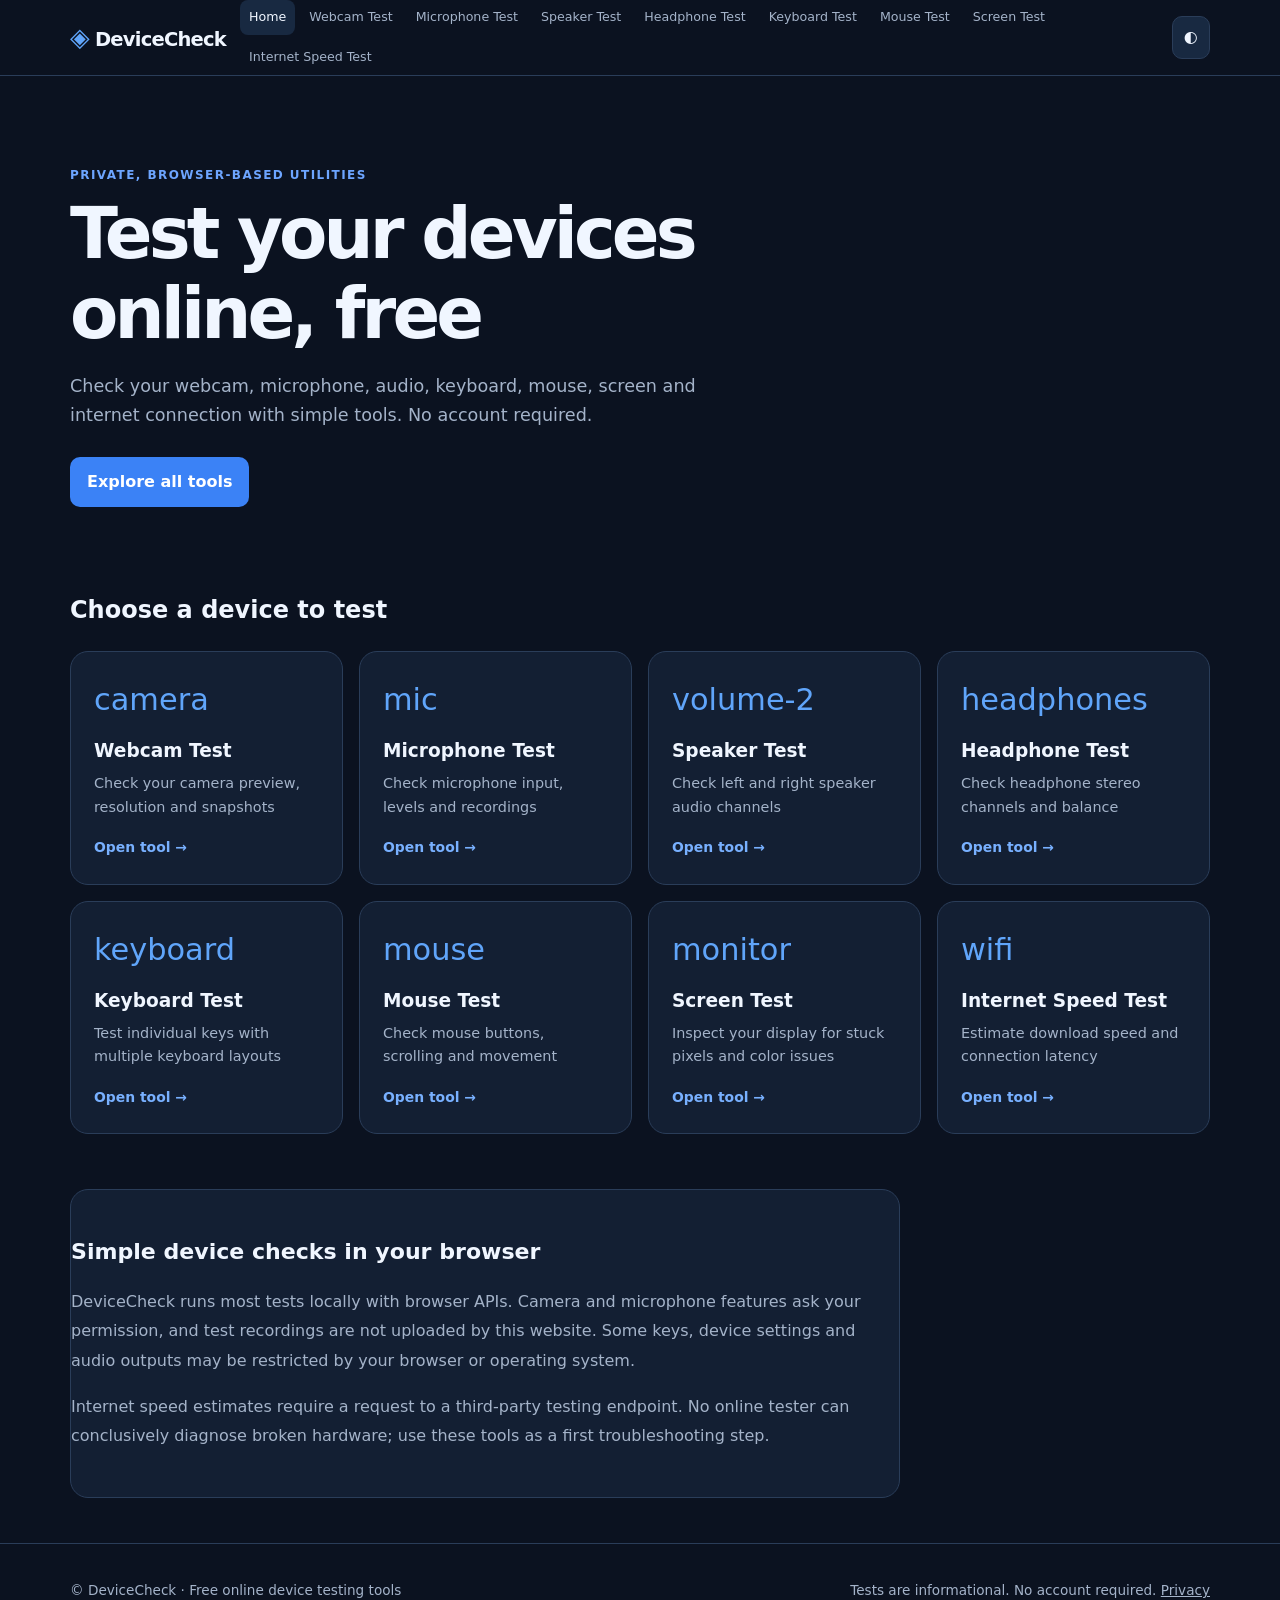
==== index.html @ 002204a7 "Create device check website" ====
<!doctype html><html lang="en"><head><meta charset="utf-8"><meta name="viewport" content="width=device-width,initial-scale=1"><meta name="theme-color" content="#0b1220"><meta name="description" content="Test webcams, microphones, speakers, headphones, keyboards, mice, screens and internet connections in your browser with free DeviceCheck tools."><meta name="robots" content="index,follow"><title>DeviceCheck — Free Online Device Testing Tools</title><!-- Set your real domain in canonical and social URLs before launch. --><link rel="canonical" href="https://example.com/index.html"><meta property="og:type" content="website"><meta property="og:title" content="DeviceCheck — Free Online Device Testing Tools"><meta property="og:description" content="Test webcams, microphones, speakers, headphones, keyboards, mice, screens and internet connections in your browser with free DeviceCheck tools."><meta property="og:url" content="https://example.com/index.html"><meta name="twitter:card" content="summary"><link rel="icon" href="assets/favicon.svg" type="image/svg+xml"><link rel="stylesheet" href="css/style.css"><script type="application/ld+json">{"@context": "https://schema.org", "@type": "WebSite", "name": "DeviceCheck", "url": "https://example.com/index.html"}</script><script src="js/common.js" defer></script></head><body data-page="home"><a class="skip" href="#main">Skip to content</a><header class="site-header"><div class="container header-inner"><a href="index.html" class="brand" aria-label="DeviceCheck home"><span class="brand-icon">◈</span> DeviceCheck</a><button id="menuButton" class="menu-button" aria-expanded="false" aria-controls="nav">Menu</button><nav id="nav" aria-label="Main navigation"><a href="index.html" data-page="home">Home</a><a href="camera.html" data-page="camera">Webcam Test</a><a href="microphone.html" data-page="microphone">Microphone Test</a><a href="speakers.html" data-page="speakers">Speaker Test</a><a href="headphones.html" data-page="headphones">Headphone Test</a><a href="keyboard.html" data-page="keyboard">Keyboard Test</a><a href="mouse.html" data-page="mouse">Mouse Test</a><a href="screen.html" data-page="screen">Screen Test</a><a href="internet.html" data-page="internet">Internet Speed Test</a></nav><button id="themeButton" class="theme-button" aria-label="Toggle light and dark mode">◐</button></div></header><main id="main" class="container"><section class="hero"><span class="eyebrow">Private, browser-based utilities</span><h1>Test your devices online, free</h1><p>Check your webcam, microphone, audio, keyboard, mouse, screen and internet connection with simple tools. No account required.</p><a class="button" href="#tools">Explore all tools</a></section><section id="tools"><h2>Choose a device to test</h2><div class="tool-grid"><a class="tool-card" href="camera.html"><span class="card-icon" aria-hidden="true">camera</span><h2>Webcam Test</h2><p>Check your camera preview, resolution and snapshots</p><span class="card-action">Open tool →</span></a><a class="tool-card" href="microphone.html"><span class="card-icon" aria-hidden="true">mic</span><h2>Microphone Test</h2><p>Check microphone input, levels and recordings</p><span class="card-action">Open tool →</span></a><a class="tool-card" href="speakers.html"><span class="card-icon" aria-hidden="true">volume-2</span><h2>Speaker Test</h2><p>Check left and right speaker audio channels</p><span class="card-action">Open tool →</span></a><a class="tool-card" href="headphones.html"><span class="card-icon" aria-hidden="true">headphones</span><h2>Headphone Test</h2><p>Check headphone stereo channels and balance</p><span class="card-action">Open tool →</span></a><a class="tool-card" href="keyboard.html"><span class="card-icon" aria-hidden="true">keyboard</span><h2>Keyboard Test</h2><p>Test individual keys with multiple keyboard layouts</p><span class="card-action">Open tool →</span></a><a class="tool-card" href="mouse.html"><span class="card-icon" aria-hidden="true">mouse</span><h2>Mouse Test</h2><p>Check mouse buttons, scrolling and movement</p><span class="card-action">Open tool →</span></a><a class="tool-card" href="screen.html"><span class="card-icon" aria-hidden="true">monitor</span><h2>Screen Test</h2><p>Inspect your display for stuck pixels and color issues</p><span class="card-action">Open tool →</span></a><a class="tool-card" href="internet.html"><span class="card-icon" aria-hidden="true">wifi</span><h2>Internet Speed Test</h2><p>Estimate download speed and connection latency</p><span class="card-action">Open tool →</span></a></div></section><section class="panel editorial"><h2>Simple device checks in your browser</h2><p>DeviceCheck runs most tests locally with browser APIs. Camera and microphone features ask your permission, and test recordings are not uploaded by this website. Some keys, device settings and audio outputs may be restricted by your browser or operating system.</p><p>Internet speed estimates require a request to a third-party testing endpoint. No online tester can conclusively diagnose broken hardware; use these tools as a first troubleshooting step.</p></section></main><footer><div class="container footer-inner"><p>© DeviceCheck · Free online device testing tools</p><p>Tests are informational. No account required. <a href="privacy.html">Privacy</a></p></div></footer></body></html>
---- css/style.css ----
:root{color-scheme:dark;--bg:#0b1220;--panel:#131f33;--sub:#182941;--ink:#f0f6ff;--muted:#a4b3c9;--border:#2a3d59;--accent:#3b82f6;--success:#28cc88}*{box-sizing:border-box}html{scroll-behavior:smooth}body{margin:0;background:var(--bg);color:var(--ink);font:16px/1.65 system-ui,-apple-system,Segoe UI,sans-serif}body.light{color-scheme:light;--bg:#f4f7fb;--panel:#fff;--sub:#eaf1ff;--ink:#15233b;--muted:#50627a;--border:#d6e0ed;--accent:#1d4ed8}a{color:inherit}button,input,select{font:inherit}button,select,input[type=range]{max-width:100%}button,.button,.link-button{cursor:pointer;display:inline-flex;align-items:center;justify-content:center;background:var(--accent);color:white;border:1px solid transparent;border-radius:10px;padding:.65rem 1rem;font-weight:700;text-decoration:none}button:hover,.button:hover{filter:brightness(1.13)}button:focus-visible,a:focus-visible,select:focus-visible{outline:3px solid #f59e0b;outline-offset:3px}.secondary{background:var(--sub);border-color:var(--border);color:var(--ink)}.container{width:min(1140px,calc(100% - 32px));margin:auto}.skip{position:absolute;top:-100px;left:10px;padding:10px;background:white;color:black;z-index:50}.skip:focus{top:10px}.site-header{position:sticky;top:0;background:var(--bg);border-bottom:1px solid var(--border);z-index:10}.header-inner{display:flex;align-items:center;gap:14px;min-height:72px}.brand{white-space:nowrap;font-size:1.22rem;font-weight:850;text-decoration:none;letter-spacing:-.04em}.brand-icon{color:#60a5fa;font-size:1.6rem}nav{display:flex;gap:5px;flex-wrap:wrap;flex:1}nav a{font-size:.79rem;color:var(--muted);text-decoration:none;padding:7px 9px;border-radius:8px}nav a:hover,nav a[aria-current=page]{color:var(--ink);background:var(--sub)}.theme-button,.menu-button{padding:.45rem .7rem;background:var(--sub);color:var(--ink);border-color:var(--border)}.menu-button{display:none}.hero{padding:85px 0 65px;max-width:800px}.eyebrow{color:#6da5ff;font-weight:750;letter-spacing:.12em;text-transform:uppercase;font-size:.75rem}.hero h1{font-size:clamp(2.35rem,6vw,4.4rem);line-height:1.13;letter-spacing:-.055em;margin:.5rem 0}.hero p,.tool-intro p{font-size:1.1rem;color:var(--muted);max-width:690px}.hero .button{margin-top:10px}.tool-grid{display:grid;grid-template-columns:repeat(4,minmax(0,1fr));gap:16px;margin:20px 0 55px}.tool-card,.panel{border:1px solid var(--border);background:var(--panel);border-radius:18px}.tool-card{padding:23px;text-decoration:none;transition:transform .15s,border-color .15s}.tool-card:hover{transform:translateY(-3px);border-color:var(--accent)}.tool-card h2{font-size:1.16rem;margin:11px 0 5px}.tool-card p{font-size:.9rem;color:var(--muted);margin:0 0 15px}.card-icon{font-size:1.9rem;color:#60a5fa}.card-action{font-size:.87rem;color:#78b0ff;font-weight:700}.panel{padding:28px;margin:20px 0 30px}.panel h2{margin:0 0 7px}.tool-intro{padding:40px 0 8px}.tool-intro h1{font-size:clamp(2rem,5vw,3rem);margin:12px 0 5px;line-height:1.16}.breadcrumb{color:#8bbdff;font-size:.9rem}.tool-head,.controls{display:flex;flex-wrap:wrap;align-items:center;gap:12px}.tool-head{justify-content:space-between;margin-bottom:14px}.tool-head h2{margin:0}.controls{margin:18px 0}label{font-weight:650}select{background:var(--sub);color:var(--ink);border:1px solid var(--border);padding:9px;border-radius:9px;min-width:150px}.muted,.editorial p{color:var(--muted)}.status{display:inline-block;background:var(--sub);border:1px solid var(--border);padding:7px 12px;border-radius:9px;font-size:.91rem;overflow-wrap:anywhere}#camVideo{background:#030712;width:100%;aspect-ratio:16/9;object-fit:contain;border-radius:12px;display:block}#camVideo.mirrored{transform:scaleX(-1)}#camPhoto img{max-width:300px;width:100%;border-radius:12px;margin-top:10px}#micCanvas{width:100%;height:170px;background:#07101e;border-radius:12px;display:block}.meter{height:14px;background:var(--sub);border-radius:40px;overflow:hidden;border:1px solid var(--border)}#micBar{height:100%;width:0;background:linear-gradient(90deg,#22c55e,#f59e0b,#ef4444);transition:width .09s}audio{display:block;max-width:100%;margin:16px 0}input[type=range]{accent-color:var(--accent);width:170px}.editorial{max-width:830px;padding:18px 0 30px}.editorial h2{font-size:1.38rem;margin:26px 0 8px}.editorial p{line-height:1.85}.related{margin:10px 0 45px}.related-links{display:flex;flex-wrap:wrap;gap:10px}.related-links a{background:var(--panel);border:1px solid var(--border);border-radius:10px;padding:9px 13px;text-decoration:none}.stats{display:grid;grid-template-columns:repeat(3,1fr);gap:10px;margin:20px 0}.stats div{padding:18px;background:var(--sub);border-radius:12px;color:var(--muted)}.stats strong{display:block;color:var(--ink);font-size:1.65rem}#kbScroll{overflow:auto;padding:10px;background:#09111e;border-radius:12px}#kbRows{min-width:700px;display:flex;flex-direction:column;gap:5px}.kb-row{display:flex;gap:5px;min-height:40px}.key{flex:1;display:flex;align-items:center;justify-content:center;background:#263750;color:#e5efff;border:1px solid #405575;border-radius:7px;font:600 .74rem system-ui;min-width:0}.key.wide{flex:1.55}.key.space{flex:5}.key.active{background:#2563eb}.key.tested{border-color:#18b875;box-shadow:inset 0 0 0 2px #18b875}#mousePad{height:240px;display:grid;place-items:center;border:2px dashed #4e7abe;border-radius:16px;background:var(--sub);cursor:crosshair;user-select:none;touch-action:none}#mousePad.pressed{background:#244f75}.swatches{display:flex;flex-wrap:wrap;gap:10px;margin:18px 0}.swatches button{border:2px solid var(--border);min-height:55px;min-width:110px}#screenOverlay{position:fixed;inset:0;z-index:100;background:white;cursor:pointer}#screenOverlay span{position:absolute;bottom:14px;right:14px;padding:5px 10px;color:#fff;background:#0009;border-radius:5px;font-size:12px}#screenOverlay[hidden]{display:none}footer{border-top:1px solid var(--border);margin-top:45px}.footer-inner{padding:22px 0;color:var(--muted);display:flex;justify-content:space-between;gap:15px;font-size:.85rem}.privacy{min-height:65vh}@media(max-width:1050px){.menu-button{display:inline-flex;margin-left:auto}nav{display:none;position:absolute;top:72px;left:0;right:0;padding:16px;background:var(--bg);border-bottom:1px solid var(--border);box-shadow:0 10px 20px #0003}nav.open{display:grid;grid-template-columns:repeat(2,1fr)}.tool-grid{grid-template-columns:repeat(2,1fr)}}@media(max-width:650px){.hero{padding:52px 0 35px}.tool-grid{grid-template-columns:1fr}.panel{padding:18px}.stats{grid-template-columns:repeat(2,1fr)}.footer-inner{display:block}.controls button{flex:1}.tool-head{align-items:start}nav.open{grid-template-columns:1fr;max-height:70vh;overflow:auto}}
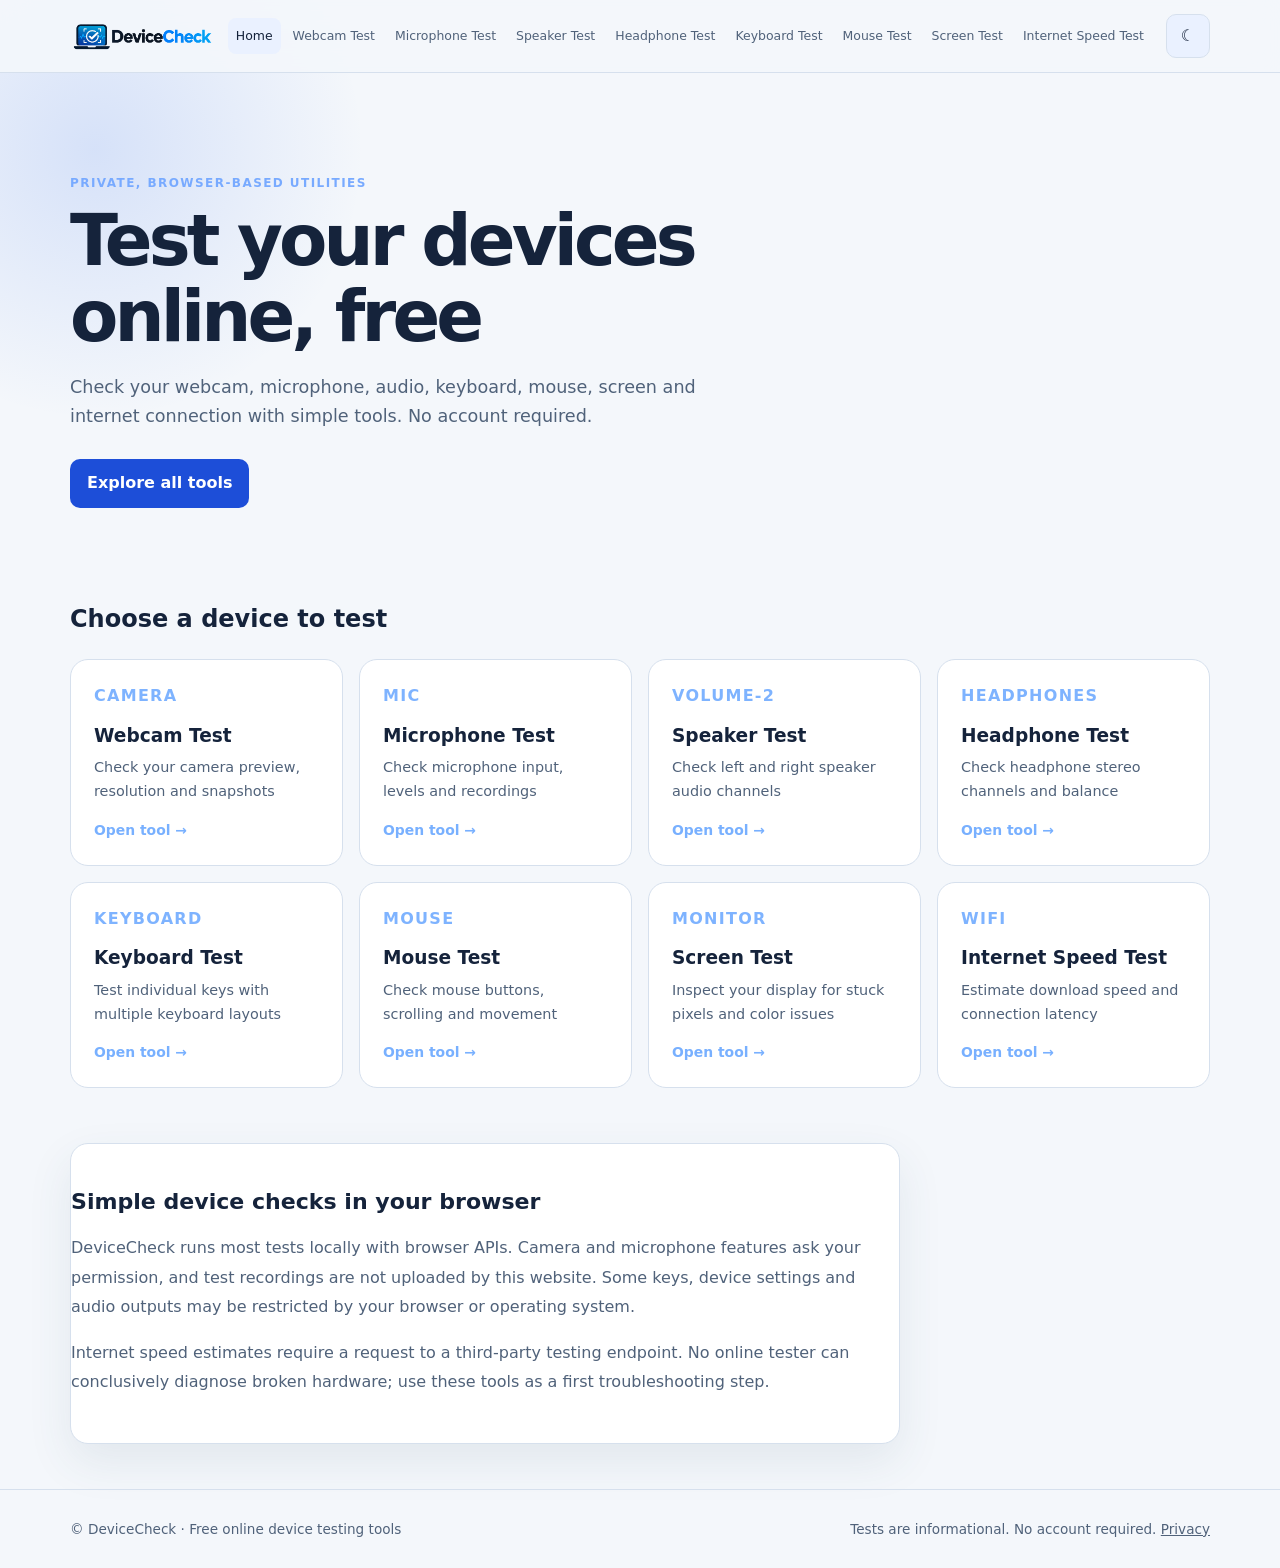
==== commit 69c46beb: "Make pages responsive" ====
--- a/index.html
+++ b/index.html
@@ -1 +1 @@
-<!doctype html><html lang="en"><head><meta charset="utf-8"><meta name="viewport" content="width=device-width,initial-scale=1"><meta name="theme-color" content="#0b1220"><meta name="description" content="Test webcams, microphones, speakers, headphones, keyboards, mice, screens and internet connections in your browser with free DeviceCheck tools."><meta name="robots" content="index,follow"><title>DeviceCheck — Free Online Device Testing Tools</title><!-- Set your real domain in canonical and social URLs before launch. --><link rel="canonical" href="https://example.com/index.html"><meta property="og:type" content="website"><meta property="og:title" content="DeviceCheck — Free Online Device Testing Tools"><meta property="og:description" content="Test webcams, microphones, speakers, headphones, keyboards, mice, screens and internet connections in your browser with free DeviceCheck tools."><meta property="og:url" content="https://example.com/index.html"><meta name="twitter:card" content="summary"><link rel="icon" href="assets/favicon.svg" type="image/svg+xml"><link rel="stylesheet" href="css/style.css"><script type="application/ld+json">{"@context": "https://schema.org", "@type": "WebSite", "name": "DeviceCheck", "url": "https://example.com/index.html"}</script><script src="js/common.js" defer></script></head><body data-page="home"><a class="skip" href="#main">Skip to content</a><header class="site-header"><div class="container header-inner"><a href="index.html" class="brand" aria-label="DeviceCheck home"><span class="brand-icon">◈</span> DeviceCheck</a><button id="menuButton" class="menu-button" aria-expanded="false" aria-controls="nav">Menu</button><nav id="nav" aria-label="Main navigation"><a href="index.html" data-page="home">Home</a><a href="camera.html" data-page="camera">Webcam Test</a><a href="microphone.html" data-page="microphone">Microphone Test</a><a href="speakers.html" data-page="speakers">Speaker Test</a><a href="headphones.html" data-page="headphones">Headphone Test</a><a href="keyboard.html" data-page="keyboard">Keyboard Test</a><a href="mouse.html" data-page="mouse">Mouse Test</a><a href="screen.html" data-page="screen">Screen Test</a><a href="internet.html" data-page="internet">Internet Speed Test</a></nav><button id="themeButton" class="theme-button" aria-label="Toggle light and dark mode">◐</button></div></header><main id="main" class="container"><section class="hero"><span class="eyebrow">Private, browser-based utilities</span><h1>Test your devices online, free</h1><p>Check your webcam, microphone, audio, keyboard, mouse, screen and internet connection with simple tools. No account required.</p><a class="button" href="#tools">Explore all tools</a></section><section id="tools"><h2>Choose a device to test</h2><div class="tool-grid"><a class="tool-card" href="camera.html"><span class="card-icon" aria-hidden="true">camera</span><h2>Webcam Test</h2><p>Check your camera preview, resolution and snapshots</p><span class="card-action">Open tool →</span></a><a class="tool-card" href="microphone.html"><span class="card-icon" aria-hidden="true">mic</span><h2>Microphone Test</h2><p>Check microphone input, levels and recordings</p><span class="card-action">Open tool →</span></a><a class="tool-card" href="speakers.html"><span class="card-icon" aria-hidden="true">volume-2</span><h2>Speaker Test</h2><p>Check left and right speaker audio channels</p><span class="card-action">Open tool →</span></a><a class="tool-card" href="headphones.html"><span class="card-icon" aria-hidden="true">headphones</span><h2>Headphone Test</h2><p>Check headphone stereo channels and balance</p><span class="card-action">Open tool →</span></a><a class="tool-card" href="keyboard.html"><span class="card-icon" aria-hidden="true">keyboard</span><h2>Keyboard Test</h2><p>Test individual keys with multiple keyboard layouts</p><span class="card-action">Open tool →</span></a><a class="tool-card" href="mouse.html"><span class="card-icon" aria-hidden="true">mouse</span><h2>Mouse Test</h2><p>Check mouse buttons, scrolling and movement</p><span class="card-action">Open tool →</span></a><a class="tool-card" href="screen.html"><span class="card-icon" aria-hidden="true">monitor</span><h2>Screen Test</h2><p>Inspect your display for stuck pixels and color issues</p><span class="card-action">Open tool →</span></a><a class="tool-card" href="internet.html"><span class="card-icon" aria-hidden="true">wifi</span><h2>Internet Speed Test</h2><p>Estimate download speed and connection latency</p><span class="card-action">Open tool →</span></a></div></section><section class="panel editorial"><h2>Simple device checks in your browser</h2><p>DeviceCheck runs most tests locally with browser APIs. Camera and microphone features ask your permission, and test recordings are not uploaded by this website. Some keys, device settings and audio outputs may be restricted by your browser or operating system.</p><p>Internet speed estimates require a request to a third-party testing endpoint. No online tester can conclusively diagnose broken hardware; use these tools as a first troubleshooting step.</p></section></main><footer><div class="container footer-inner"><p>© DeviceCheck · Free online device testing tools</p><p>Tests are informational. No account required. <a href="privacy.html">Privacy</a></p></div></footer></body></html>+<!doctype html><html lang="en"><head><meta charset="utf-8"><meta name="viewport" content="width=device-width,initial-scale=1"><meta name="theme-color" content="#0b1220"><meta name="description" content="Test webcams, microphones, speakers, headphones, keyboards, mice, screens and internet connections in your browser with free DeviceCheck tools."><meta name="robots" content="index,follow"><title>DeviceCheck — Free Online Device Testing Tools</title><!-- Set your real domain in canonical and social URLs before launch. --><link rel="canonical" href="https://example.com/index.html"><meta property="og:type" content="website"><meta property="og:title" content="DeviceCheck — Free Online Device Testing Tools"><meta property="og:description" content="Test webcams, microphones, speakers, headphones, keyboards, mice, screens and internet connections in your browser with free DeviceCheck tools."><meta property="og:url" content="https://example.com/index.html"><meta name="twitter:card" content="summary"><link rel="icon" href="assets/favicon.png" type="image/png"><link rel="stylesheet" href="css/style.css"><script type="application/ld+json">{"@context": "https://schema.org", "@type": "WebSite", "name": "DeviceCheck", "url": "https://example.com/index.html"}</script><script src="js/common.js" defer></script></head><body data-page="home"><a class="skip" href="#main">Skip to content</a><header class="site-header"><div class="container header-inner"><a href="index.html" class="brand" aria-label="DeviceCheck home"><img class="brand-logo" src="assets/logo.png" alt="DeviceCheck"></a><button id="menuButton" class="menu-button" aria-expanded="false" aria-controls="nav">Menu</button><nav id="nav" aria-label="Main navigation"><a href="index.html" data-page="home">Home</a><a href="camera.html" data-page="camera">Webcam Test</a><a href="microphone.html" data-page="microphone">Microphone Test</a><a href="speakers.html" data-page="speakers">Speaker Test</a><a href="headphones.html" data-page="headphones">Headphone Test</a><a href="keyboard.html" data-page="keyboard">Keyboard Test</a><a href="mouse.html" data-page="mouse">Mouse Test</a><a href="screen.html" data-page="screen">Screen Test</a><a href="internet.html" data-page="internet">Internet Speed Test</a></nav><button id="themeButton" class="theme-button" aria-label="Toggle light and dark mode">◐</button></div></header><main id="main" class="container"><section class="hero"><span class="eyebrow">Private, browser-based utilities</span><h1>Test your devices online, free</h1><p>Check your webcam, microphone, audio, keyboard, mouse, screen and internet connection with simple tools. No account required.</p><a class="button" href="#tools">Explore all tools</a></section><section id="tools"><h2>Choose a device to test</h2><div class="tool-grid"><a class="tool-card" href="camera.html"><span class="card-icon" aria-hidden="true">camera</span><h2>Webcam Test</h2><p>Check your camera preview, resolution and snapshots</p><span class="card-action">Open tool →</span></a><a class="tool-card" href="microphone.html"><span class="card-icon" aria-hidden="true">mic</span><h2>Microphone Test</h2><p>Check microphone input, levels and recordings</p><span class="card-action">Open tool →</span></a><a class="tool-card" href="speakers.html"><span class="card-icon" aria-hidden="true">volume-2</span><h2>Speaker Test</h2><p>Check left and right speaker audio channels</p><span class="card-action">Open tool →</span></a><a class="tool-card" href="headphones.html"><span class="card-icon" aria-hidden="true">headphones</span><h2>Headphone Test</h2><p>Check headphone stereo channels and balance</p><span class="card-action">Open tool →</span></a><a class="tool-card" href="keyboard.html"><span class="card-icon" aria-hidden="true">keyboard</span><h2>Keyboard Test</h2><p>Test individual keys with multiple keyboard layouts</p><span class="card-action">Open tool →</span></a><a class="tool-card" href="mouse.html"><span class="card-icon" aria-hidden="true">mouse</span><h2>Mouse Test</h2><p>Check mouse buttons, scrolling and movement</p><span class="card-action">Open tool →</span></a><a class="tool-card" href="screen.html"><span class="card-icon" aria-hidden="true">monitor</span><h2>Screen Test</h2><p>Inspect your display for stuck pixels and color issues</p><span class="card-action">Open tool →</span></a><a class="tool-card" href="internet.html"><span class="card-icon" aria-hidden="true">wifi</span><h2>Internet Speed Test</h2><p>Estimate download speed and connection latency</p><span class="card-action">Open tool →</span></a></div></section><section class="panel editorial"><h2>Simple device checks in your browser</h2><p>DeviceCheck runs most tests locally with browser APIs. Camera and microphone features ask your permission, and test recordings are not uploaded by this website. Some keys, device settings and audio outputs may be restricted by your browser or operating system.</p><p>Internet speed estimates require a request to a third-party testing endpoint. No online tester can conclusively diagnose broken hardware; use these tools as a first troubleshooting step.</p></section></main><footer><div class="container footer-inner"><p>© DeviceCheck · Free online device testing tools</p><p>Tests are informational. No account required. <a href="privacy.html">Privacy</a></p></div></footer></body></html>
--- a/css/style.css
+++ b/css/style.css
@@ -1 +1,8 @@
-:root{color-scheme:dark;--bg:#0b1220;--panel:#131f33;--sub:#182941;--ink:#f0f6ff;--muted:#a4b3c9;--border:#2a3d59;--accent:#3b82f6;--success:#28cc88}*{box-sizing:border-box}html{scroll-behavior:smooth}body{margin:0;background:var(--bg);color:var(--ink);font:16px/1.65 system-ui,-apple-system,Segoe UI,sans-serif}body.light{color-scheme:light;--bg:#f4f7fb;--panel:#fff;--sub:#eaf1ff;--ink:#15233b;--muted:#50627a;--border:#d6e0ed;--accent:#1d4ed8}a{color:inherit}button,input,select{font:inherit}button,select,input[type=range]{max-width:100%}button,.button,.link-button{cursor:pointer;display:inline-flex;align-items:center;justify-content:center;background:var(--accent);color:white;border:1px solid transparent;border-radius:10px;padding:.65rem 1rem;font-weight:700;text-decoration:none}button:hover,.button:hover{filter:brightness(1.13)}button:focus-visible,a:focus-visible,select:focus-visible{outline:3px solid #f59e0b;outline-offset:3px}.secondary{background:var(--sub);border-color:var(--border);color:var(--ink)}.container{width:min(1140px,calc(100% - 32px));margin:auto}.skip{position:absolute;top:-100px;left:10px;padding:10px;background:white;color:black;z-index:50}.skip:focus{top:10px}.site-header{position:sticky;top:0;background:var(--bg);border-bottom:1px solid var(--border);z-index:10}.header-inner{display:flex;align-items:center;gap:14px;min-height:72px}.brand{white-space:nowrap;font-size:1.22rem;font-weight:850;text-decoration:none;letter-spacing:-.04em}.brand-icon{color:#60a5fa;font-size:1.6rem}nav{display:flex;gap:5px;flex-wrap:wrap;flex:1}nav a{font-size:.79rem;color:var(--muted);text-decoration:none;padding:7px 9px;border-radius:8px}nav a:hover,nav a[aria-current=page]{color:var(--ink);background:var(--sub)}.theme-button,.menu-button{padding:.45rem .7rem;background:var(--sub);color:var(--ink);border-color:var(--border)}.menu-button{display:none}.hero{padding:85px 0 65px;max-width:800px}.eyebrow{color:#6da5ff;font-weight:750;letter-spacing:.12em;text-transform:uppercase;font-size:.75rem}.hero h1{font-size:clamp(2.35rem,6vw,4.4rem);line-height:1.13;letter-spacing:-.055em;margin:.5rem 0}.hero p,.tool-intro p{font-size:1.1rem;color:var(--muted);max-width:690px}.hero .button{margin-top:10px}.tool-grid{display:grid;grid-template-columns:repeat(4,minmax(0,1fr));gap:16px;margin:20px 0 55px}.tool-card,.panel{border:1px solid var(--border);background:var(--panel);border-radius:18px}.tool-card{padding:23px;text-decoration:none;transition:transform .15s,border-color .15s}.tool-card:hover{transform:translateY(-3px);border-color:var(--accent)}.tool-card h2{font-size:1.16rem;margin:11px 0 5px}.tool-card p{font-size:.9rem;color:var(--muted);margin:0 0 15px}.card-icon{font-size:1.9rem;color:#60a5fa}.card-action{font-size:.87rem;color:#78b0ff;font-weight:700}.panel{padding:28px;margin:20px 0 30px}.panel h2{margin:0 0 7px}.tool-intro{padding:40px 0 8px}.tool-intro h1{font-size:clamp(2rem,5vw,3rem);margin:12px 0 5px;line-height:1.16}.breadcrumb{color:#8bbdff;font-size:.9rem}.tool-head,.controls{display:flex;flex-wrap:wrap;align-items:center;gap:12px}.tool-head{justify-content:space-between;margin-bottom:14px}.tool-head h2{margin:0}.controls{margin:18px 0}label{font-weight:650}select{background:var(--sub);color:var(--ink);border:1px solid var(--border);padding:9px;border-radius:9px;min-width:150px}.muted,.editorial p{color:var(--muted)}.status{display:inline-block;background:var(--sub);border:1px solid var(--border);padding:7px 12px;border-radius:9px;font-size:.91rem;overflow-wrap:anywhere}#camVideo{background:#030712;width:100%;aspect-ratio:16/9;object-fit:contain;border-radius:12px;display:block}#camVideo.mirrored{transform:scaleX(-1)}#camPhoto img{max-width:300px;width:100%;border-radius:12px;margin-top:10px}#micCanvas{width:100%;height:170px;background:#07101e;border-radius:12px;display:block}.meter{height:14px;background:var(--sub);border-radius:40px;overflow:hidden;border:1px solid var(--border)}#micBar{height:100%;width:0;background:linear-gradient(90deg,#22c55e,#f59e0b,#ef4444);transition:width .09s}audio{display:block;max-width:100%;margin:16px 0}input[type=range]{accent-color:var(--accent);width:170px}.editorial{max-width:830px;padding:18px 0 30px}.editorial h2{font-size:1.38rem;margin:26px 0 8px}.editorial p{line-height:1.85}.related{margin:10px 0 45px}.related-links{display:flex;flex-wrap:wrap;gap:10px}.related-links a{background:var(--panel);border:1px solid var(--border);border-radius:10px;padding:9px 13px;text-decoration:none}.stats{display:grid;grid-template-columns:repeat(3,1fr);gap:10px;margin:20px 0}.stats div{padding:18px;background:var(--sub);border-radius:12px;color:var(--muted)}.stats strong{display:block;color:var(--ink);font-size:1.65rem}#kbScroll{overflow:auto;padding:10px;background:#09111e;border-radius:12px}#kbRows{min-width:700px;display:flex;flex-direction:column;gap:5px}.kb-row{display:flex;gap:5px;min-height:40px}.key{flex:1;display:flex;align-items:center;justify-content:center;background:#263750;color:#e5efff;border:1px solid #405575;border-radius:7px;font:600 .74rem system-ui;min-width:0}.key.wide{flex:1.55}.key.space{flex:5}.key.active{background:#2563eb}.key.tested{border-color:#18b875;box-shadow:inset 0 0 0 2px #18b875}#mousePad{height:240px;display:grid;place-items:center;border:2px dashed #4e7abe;border-radius:16px;background:var(--sub);cursor:crosshair;user-select:none;touch-action:none}#mousePad.pressed{background:#244f75}.swatches{display:flex;flex-wrap:wrap;gap:10px;margin:18px 0}.swatches button{border:2px solid var(--border);min-height:55px;min-width:110px}#screenOverlay{position:fixed;inset:0;z-index:100;background:white;cursor:pointer}#screenOverlay span{position:absolute;bottom:14px;right:14px;padding:5px 10px;color:#fff;background:#0009;border-radius:5px;font-size:12px}#screenOverlay[hidden]{display:none}footer{border-top:1px solid var(--border);margin-top:45px}.footer-inner{padding:22px 0;color:var(--muted);display:flex;justify-content:space-between;gap:15px;font-size:.85rem}.privacy{min-height:65vh}@media(max-width:1050px){.menu-button{display:inline-flex;margin-left:auto}nav{display:none;position:absolute;top:72px;left:0;right:0;padding:16px;background:var(--bg);border-bottom:1px solid var(--border);box-shadow:0 10px 20px #0003}nav.open{display:grid;grid-template-columns:repeat(2,1fr)}.tool-grid{grid-template-columns:repeat(2,1fr)}}@media(max-width:650px){.hero{padding:52px 0 35px}.tool-grid{grid-template-columns:1fr}.panel{padding:18px}.stats{grid-template-columns:repeat(2,1fr)}.footer-inner{display:block}.controls button{flex:1}.tool-head{align-items:start}nav.open{grid-template-columns:1fr;max-height:70vh;overflow:auto}}
+:root{color-scheme:dark;--bg:#0b1220;--panel:#131f33;--sub:#182941;--ink:#f0f6ff;--muted:#a4b3c9;--border:#2a3d59;--accent:#3b82f6;--success:#28cc88;--header:72px;--shadow:0 18px 45px #02061738}*{box-sizing:border-box}html{scroll-behavior:smooth;scroll-padding-top:calc(var(--header) + 18px)}body{min-width:280px;min-height:100vh;margin:0;overflow-x:hidden;background:var(--bg);color:var(--ink);font:16px/1.65 system-ui,-apple-system,BlinkMacSystemFont,"Segoe UI",sans-serif;-webkit-font-smoothing:antialiased}body.light{color-scheme:light;--bg:#f4f7fb;--panel:#fff;--sub:#eaf1ff;--ink:#15233b;--muted:#50627a;--border:#d6e0ed;--accent:#1d4ed8;--shadow:0 18px 45px #34506e18}img,video,canvas{max-width:100%}a{color:inherit}button,input,select{font:inherit}button,select,input[type=range]{max-width:100%}button,.button,.link-button{min-height:44px;cursor:pointer;display:inline-flex;align-items:center;justify-content:center;background:var(--accent);color:#fff;border:1px solid transparent;border-radius:10px;padding:.65rem 1rem;font-weight:700;text-align:center;text-decoration:none;transition:filter .15s,transform .15s}button:hover,.button:hover,.link-button:hover{filter:brightness(1.13)}button:active,.button:active{transform:translateY(1px)}button:focus-visible,a:focus-visible,select:focus-visible,input:focus-visible{outline:3px solid #f59e0b;outline-offset:3px}.secondary{background:var(--sub);border-color:var(--border);color:var(--ink)}.container{width:min(1140px,calc(100% - 32px));margin-inline:auto}.skip{position:fixed;top:-100px;left:10px;padding:10px;background:#fff;color:#000;z-index:1000}.skip:focus{top:10px}.site-header{position:sticky;top:0;background:var(--bg);background:color-mix(in srgb,var(--bg) 92%,transparent);border-bottom:1px solid var(--border);backdrop-filter:blur(14px);z-index:20}.header-inner{display:flex;align-items:center;gap:14px;min-height:var(--header)}.brand{display:inline-flex;align-items:center;white-space:nowrap;font-size:1.22rem;font-weight:850;text-decoration:none;letter-spacing:-.04em}.brand-icon{color:#60a5fa;font-size:1.6rem;margin-right:.2rem}nav{display:flex;align-items:center;gap:4px;flex:1}nav a{font-size:.78rem;color:var(--muted);text-decoration:none;padding:8px;border-radius:8px;white-space:nowrap}nav a:hover,nav a[aria-current=page]{color:var(--ink);background:var(--sub)}.theme-button,.menu-button{flex:0 0 auto;min-width:44px;padding:.45rem .7rem;background:var(--sub);color:var(--ink);border-color:var(--border)}.menu-button{display:none}.hero{position:relative;padding:clamp(58px,9vw,96px) 0 clamp(48px,7vw,72px);max-width:850px}.hero::before{content:"";position:absolute;width:min(560px,80vw);aspect-ratio:1;left:-30%;top:-40%;z-index:-1;background:radial-gradient(circle,#2563eb25,transparent 68%);pointer-events:none}.eyebrow{color:#78aaff;font-weight:750;letter-spacing:.12em;text-transform:uppercase;font-size:.75rem}.hero h1{font-size:clamp(2.35rem,6vw,4.4rem);line-height:1.08;letter-spacing:-.055em;margin:.5rem 0}.hero p,.tool-intro p{font-size:clamp(1rem,2.2vw,1.1rem);color:var(--muted);max-width:690px}.hero .button{margin-top:10px}.tool-grid{display:grid;grid-template-columns:repeat(4,minmax(0,1fr));gap:16px;margin:20px 0 55px}.tool-card,.panel{min-width:0;border:1px solid var(--border);background:var(--panel);border-radius:18px}.tool-card{display:flex;flex-direction:column;padding:23px;text-decoration:none;box-shadow:0 0 0 transparent;transition:transform .18s,border-color .18s,box-shadow .18s}.tool-card:hover{transform:translateY(-3px);border-color:var(--accent);box-shadow:var(--shadow)}.tool-card h2{font-size:1.16rem;margin:11px 0 5px}.tool-card p{font-size:.9rem;color:var(--muted);margin:0 0 15px}.card-icon{font-size:1rem;color:#7eb3ff;text-transform:uppercase;letter-spacing:.08em;font-weight:800}.card-action{margin-top:auto;font-size:.87rem;color:#78b0ff;font-weight:700}.panel{padding:clamp(18px,4vw,28px);margin:20px 0 30px;box-shadow:var(--shadow)}.panel h2{margin:0 0 7px;line-height:1.3}.tool-intro{padding:clamp(30px,6vw,48px) 0 8px}.tool-intro h1{font-size:clamp(2rem,5vw,3rem);margin:12px 0 5px;line-height:1.12;letter-spacing:-.035em}.breadcrumb{color:#8bbdff;font-size:.9rem}.tool-head,.controls{display:flex;flex-wrap:wrap;align-items:center;gap:12px}.tool-head{justify-content:space-between;margin-bottom:14px}.tool-head h2{margin:0}.controls{margin:18px 0}label{font-weight:650}select{background:var(--sub);color:var(--ink);border:1px solid var(--border);padding:9px;border-radius:9px;min-width:150px;min-height:44px}.toggle{display:flex;align-items:center;gap:8px}.toggle input{width:20px;height:20px;accent-color:var(--accent)}.muted,.editorial p{color:var(--muted)}.status{display:inline-block;max-width:100%;background:var(--sub);border:1px solid var(--border);padding:7px 12px;border-radius:9px;font-size:.91rem;overflow-wrap:anywhere}#camVideo{background:#030712;width:100%;aspect-ratio:16/9;object-fit:contain;border-radius:12px;display:block}#camVideo.mirrored{transform:scaleX(-1)}#camPhoto{display:grid;gap:10px;justify-items:start}#camPhoto img{max-width:300px;width:100%;border-radius:12px;margin-top:10px}#camPhoto a{color:#8bbdff}#micCanvas{width:100%;height:170px;background:#07101e;border-radius:12px;display:block}.meter{height:14px;background:var(--sub);border-radius:40px;overflow:hidden;border:1px solid var(--border)}#micBar{height:100%;width:0;background:linear-gradient(90deg,#22c55e,#f59e0b,#ef4444);transition:width .09s}audio{display:block;width:min(100%,500px);margin:16px 0}input[type=range]{accent-color:var(--accent);width:min(220px,100%);min-height:32px}.editorial{max-width:830px;padding:18px 0 30px}.editorial h2{font-size:1.38rem;margin:26px 0 8px;line-height:1.3}.editorial p{line-height:1.85}.related{margin:10px 0 45px}.related-links{display:flex;flex-wrap:wrap;gap:10px}.related-links a{background:var(--panel);border:1px solid var(--border);border-radius:10px;padding:9px 13px;text-decoration:none}.stats{display:grid;grid-template-columns:repeat(3,minmax(0,1fr));gap:10px;margin:20px 0}.stats div{min-width:0;padding:18px;background:var(--sub);border-radius:12px;color:var(--muted);overflow-wrap:anywhere}.stats strong{display:block;color:var(--ink);font-size:clamp(1.2rem,4vw,1.65rem)}#kbScroll{max-width:100%;overflow-x:auto;overscroll-behavior-inline:contain;padding:10px;background:#09111e;border-radius:12px;scrollbar-color:#405575 #09111e}#kbRows{min-width:700px;display:flex;flex-direction:column;gap:5px}.kb-row{display:flex;gap:5px;min-height:40px}.key{flex:1;display:flex;align-items:center;justify-content:center;background:#263750;color:#e5efff;border:1px solid #405575;border-radius:7px;font:600 .74rem system-ui;min-width:0}.key.wide{flex:1.55}.key.space{flex:5}.key.active{background:#2563eb}.key.tested{border-color:#18b875;box-shadow:inset 0 0 0 2px #18b875}#mousePad{height:clamp(190px,32vw,240px);display:grid;place-items:center;border:2px dashed #4e7abe;border-radius:16px;background:var(--sub);cursor:crosshair;user-select:none;touch-action:none;text-align:center;padding:20px}#mousePad.pressed{background:#244f75}.swatches{display:grid;grid-template-columns:repeat(auto-fit,minmax(110px,1fr));gap:10px;margin:18px 0}.swatches button{width:100%;border:2px solid var(--border);min-height:55px}#screenOverlay{position:fixed;inset:0;z-index:100;background:#fff;cursor:pointer}#screenOverlay span{position:absolute;max-width:calc(100% - 28px);bottom:14px;right:14px;padding:5px 10px;color:#fff;background:#0009;border-radius:5px;font-size:12px}#screenOverlay[hidden]{display:none}footer{border-top:1px solid var(--border);margin-top:45px}.footer-inner{padding:22px 0;color:var(--muted);display:flex;justify-content:space-between;gap:15px;font-size:.85rem}.footer-inner p{margin:.35rem 0}.privacy{min-height:65vh;padding-top:clamp(32px,6vw,64px)}
+
+.brand-logo{display:block;width:clamp(148px,13vw,178px);height:52px;object-fit:contain;object-position:left center}
+@media(max-width:1050px){.menu-button{display:inline-flex;margin-left:auto}nav{display:none;position:absolute;top:var(--header);left:0;right:0;padding:14px max(16px,calc((100vw - 1140px)/2));background:var(--bg);border-bottom:1px solid var(--border);box-shadow:var(--shadow)}nav.open{display:grid;grid-template-columns:repeat(2,minmax(0,1fr));animation:menu-in .16s ease-out}nav a{font-size:.9rem;padding:11px 12px}.tool-grid{grid-template-columns:repeat(2,minmax(0,1fr))}}
+@keyframes menu-in{from{opacity:0;transform:translateY(-6px)}to{opacity:1;transform:none}}
+@media(max-width:650px){:root{--header:64px}.container{width:min(100% - 24px,1140px)}.header-inner{gap:8px}.brand-logo{width:138px;height:46px}.theme-button{padding-inline:.55rem}.hero{padding:48px 0 38px}.hero h1{font-size:clamp(2.2rem,13vw,3.25rem)}.tool-grid{grid-template-columns:1fr;gap:12px;margin-bottom:40px}.tool-card{padding:20px}.panel{margin-inline:-2px}.tool-intro{padding-top:30px}.controls{align-items:stretch}.controls button,.controls .button,.controls .link-button{flex:1 1 145px}.controls label:not(.toggle){flex:1 0 100%;margin-bottom:-7px}.controls select,.controls input[type=range]{flex:1 1 180px;width:100%}.tool-head{align-items:flex-start;flex-direction:column}.stats{grid-template-columns:repeat(2,minmax(0,1fr))}.stats div{padding:14px}.footer-inner{display:block}.related-links{display:grid;grid-template-columns:repeat(2,minmax(0,1fr))}.related-links a{text-align:center}nav.open{grid-template-columns:1fr;max-height:calc(100dvh - var(--header));overflow-y:auto}.swatches{grid-template-columns:repeat(2,minmax(0,1fr))}}
+@media(max-width:380px){.brand-logo{width:120px}.menu-button{padding-inline:.55rem}.stats,.related-links{grid-template-columns:1fr}.controls button,.controls .button,.controls .link-button{flex-basis:100%}.swatches{grid-template-columns:1fr}}
+@media(prefers-reduced-motion:reduce){html{scroll-behavior:auto}*,*::before,*::after{animation-duration:.01ms!important;animation-iteration-count:1!important;transition-duration:.01ms!important}}
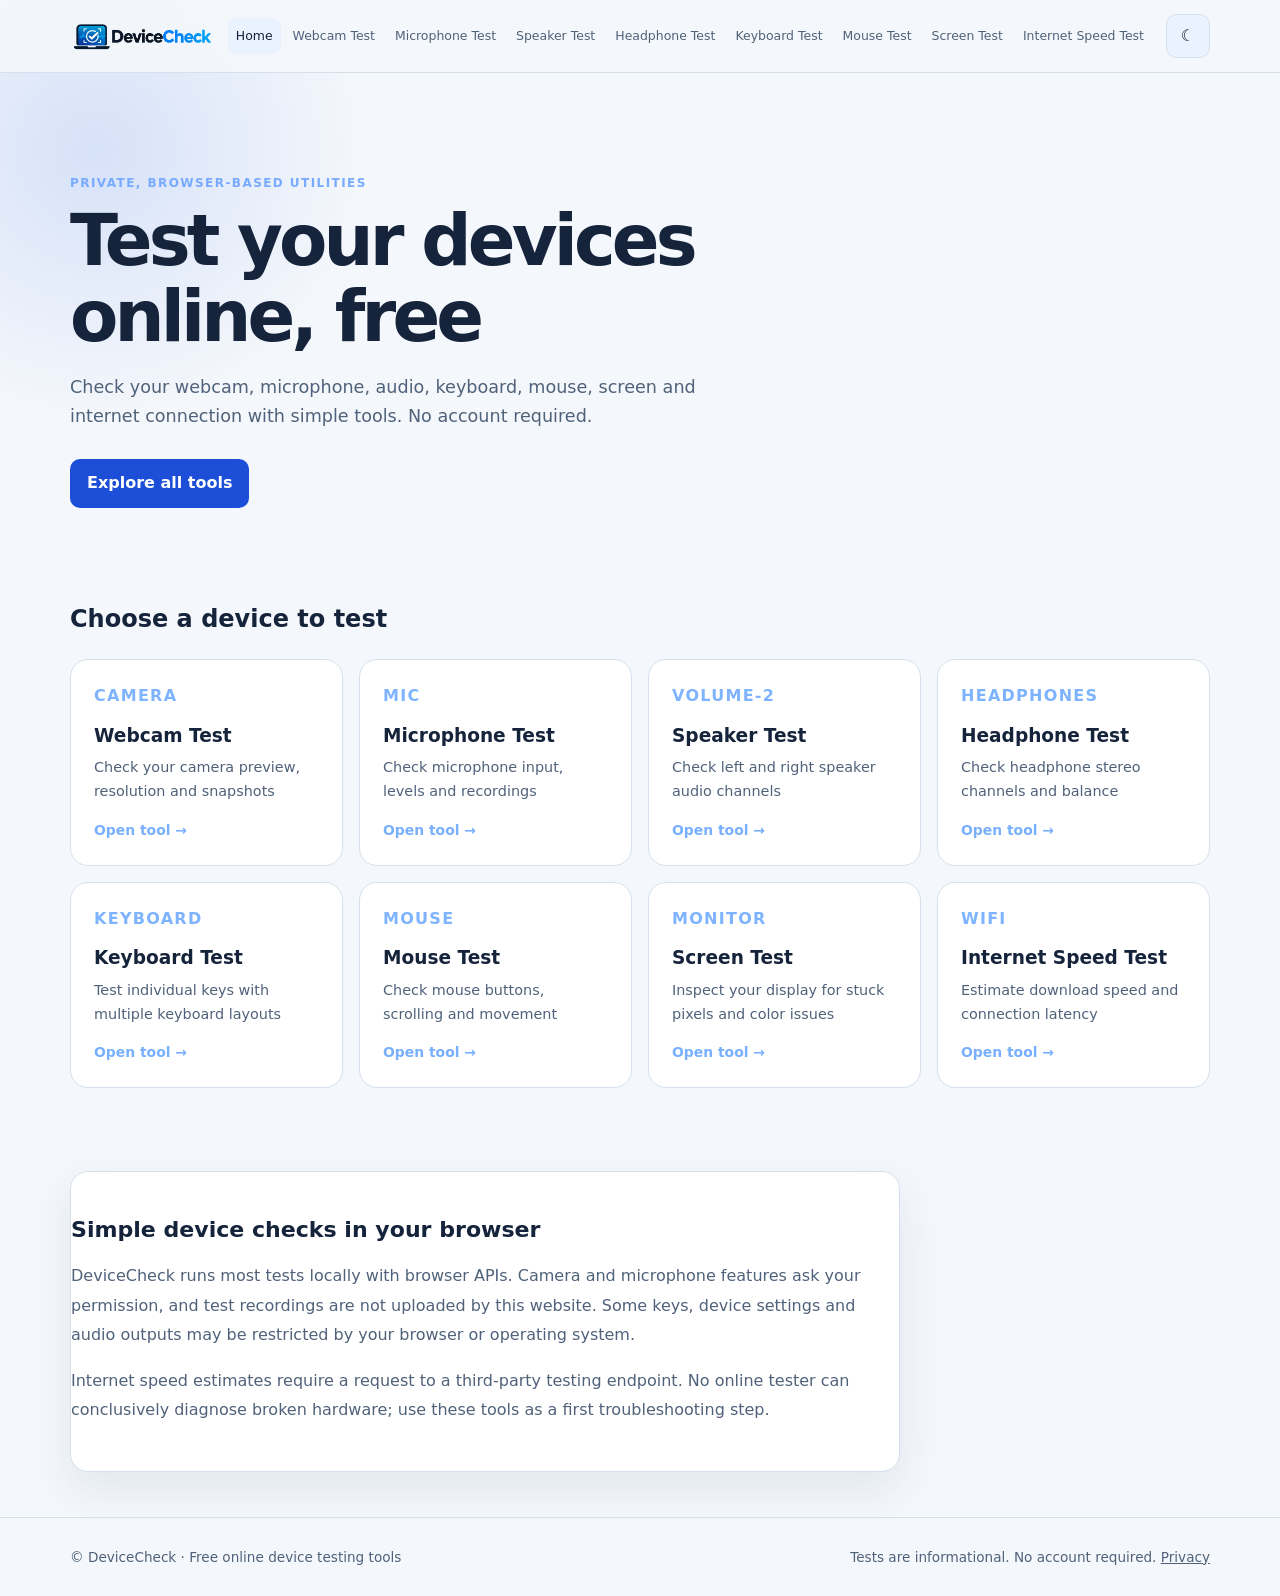
==== commit 18ec42f7: "Updated the project to use https://devicecheck.yzz.me/ as its production domain across: - Canonical " ====
--- a/index.html
+++ b/index.html
@@ -1 +1,111 @@
-<!doctype html><html lang="en"><head><meta charset="utf-8"><meta name="viewport" content="width=device-width,initial-scale=1"><meta name="theme-color" content="#0b1220"><meta name="description" content="Test webcams, microphones, speakers, headphones, keyboards, mice, screens and internet connections in your browser with free DeviceCheck tools."><meta name="robots" content="index,follow"><title>DeviceCheck — Free Online Device Testing Tools</title><!-- Set your real domain in canonical and social URLs before launch. --><link rel="canonical" href="https://example.com/index.html"><meta property="og:type" content="website"><meta property="og:title" content="DeviceCheck — Free Online Device Testing Tools"><meta property="og:description" content="Test webcams, microphones, speakers, headphones, keyboards, mice, screens and internet connections in your browser with free DeviceCheck tools."><meta property="og:url" content="https://example.com/index.html"><meta name="twitter:card" content="summary"><link rel="icon" href="assets/favicon.png" type="image/png"><link rel="stylesheet" href="css/style.css"><script type="application/ld+json">{"@context": "https://schema.org", "@type": "WebSite", "name": "DeviceCheck", "url": "https://example.com/index.html"}</script><script src="js/common.js" defer></script></head><body data-page="home"><a class="skip" href="#main">Skip to content</a><header class="site-header"><div class="container header-inner"><a href="index.html" class="brand" aria-label="DeviceCheck home"><img class="brand-logo" src="assets/logo.png" alt="DeviceCheck"></a><button id="menuButton" class="menu-button" aria-expanded="false" aria-controls="nav">Menu</button><nav id="nav" aria-label="Main navigation"><a href="index.html" data-page="home">Home</a><a href="camera.html" data-page="camera">Webcam Test</a><a href="microphone.html" data-page="microphone">Microphone Test</a><a href="speakers.html" data-page="speakers">Speaker Test</a><a href="headphones.html" data-page="headphones">Headphone Test</a><a href="keyboard.html" data-page="keyboard">Keyboard Test</a><a href="mouse.html" data-page="mouse">Mouse Test</a><a href="screen.html" data-page="screen">Screen Test</a><a href="internet.html" data-page="internet">Internet Speed Test</a></nav><button id="themeButton" class="theme-button" aria-label="Toggle light and dark mode">◐</button></div></header><main id="main" class="container"><section class="hero"><span class="eyebrow">Private, browser-based utilities</span><h1>Test your devices online, free</h1><p>Check your webcam, microphone, audio, keyboard, mouse, screen and internet connection with simple tools. No account required.</p><a class="button" href="#tools">Explore all tools</a></section><section id="tools"><h2>Choose a device to test</h2><div class="tool-grid"><a class="tool-card" href="camera.html"><span class="card-icon" aria-hidden="true">camera</span><h2>Webcam Test</h2><p>Check your camera preview, resolution and snapshots</p><span class="card-action">Open tool →</span></a><a class="tool-card" href="microphone.html"><span class="card-icon" aria-hidden="true">mic</span><h2>Microphone Test</h2><p>Check microphone input, levels and recordings</p><span class="card-action">Open tool →</span></a><a class="tool-card" href="speakers.html"><span class="card-icon" aria-hidden="true">volume-2</span><h2>Speaker Test</h2><p>Check left and right speaker audio channels</p><span class="card-action">Open tool →</span></a><a class="tool-card" href="headphones.html"><span class="card-icon" aria-hidden="true">headphones</span><h2>Headphone Test</h2><p>Check headphone stereo channels and balance</p><span class="card-action">Open tool →</span></a><a class="tool-card" href="keyboard.html"><span class="card-icon" aria-hidden="true">keyboard</span><h2>Keyboard Test</h2><p>Test individual keys with multiple keyboard layouts</p><span class="card-action">Open tool →</span></a><a class="tool-card" href="mouse.html"><span class="card-icon" aria-hidden="true">mouse</span><h2>Mouse Test</h2><p>Check mouse buttons, scrolling and movement</p><span class="card-action">Open tool →</span></a><a class="tool-card" href="screen.html"><span class="card-icon" aria-hidden="true">monitor</span><h2>Screen Test</h2><p>Inspect your display for stuck pixels and color issues</p><span class="card-action">Open tool →</span></a><a class="tool-card" href="internet.html"><span class="card-icon" aria-hidden="true">wifi</span><h2>Internet Speed Test</h2><p>Estimate download speed and connection latency</p><span class="card-action">Open tool →</span></a></div></section><section class="panel editorial"><h2>Simple device checks in your browser</h2><p>DeviceCheck runs most tests locally with browser APIs. Camera and microphone features ask your permission, and test recordings are not uploaded by this website. Some keys, device settings and audio outputs may be restricted by your browser or operating system.</p><p>Internet speed estimates require a request to a third-party testing endpoint. No online tester can conclusively diagnose broken hardware; use these tools as a first troubleshooting step.</p></section></main><footer><div class="container footer-inner"><p>© DeviceCheck · Free online device testing tools</p><p>Tests are informational. No account required. <a href="privacy.html">Privacy</a></p></div></footer></body></html>+<!doctype html>
+<html lang="en">
+
+<head>
+    <meta charset="utf-8">
+    <meta name="viewport" content="width=device-width,initial-scale=1">
+    <meta name="theme-color" content="#0b1220">
+    <meta name="description"
+        content="Test webcams, microphones, speakers, headphones, keyboards, mice, screens and internet connections in your browser with free DeviceCheck tools.">
+    <meta name="robots" content="index,follow,max-image-preview:large,max-snippet:-1,max-video-preview:-1">
+    <title>DeviceCheck — Free Online Device Testing Tools</title>
+    <link rel="canonical" href="https://devicecheck.yzz.me/">
+    <meta property="og:type" content="website">
+    <meta property="og:site_name" content="DeviceCheck">
+    <meta property="og:locale" content="en_US">
+    <meta property="og:title" content="DeviceCheck — Free Online Device Testing Tools">
+    <meta property="og:description"
+        content="Test webcams, microphones, speakers, headphones, keyboards, mice, screens and internet connections in your browser with free DeviceCheck tools.">
+    <meta property="og:url" content="https://devicecheck.yzz.me/">
+    <meta property="og:image" content="https://devicecheck.yzz.me/assets/favicon.png">
+    <meta property="og:image:type" content="image/png">
+    <meta property="og:image:width" content="1254">
+    <meta property="og:image:height" content="1254">
+    <meta property="og:image:alt" content="DeviceCheck logo">
+    <meta name="twitter:card" content="summary">
+    <meta name="twitter:image" content="https://devicecheck.yzz.me/assets/favicon.png">
+    <meta name="twitter:image:alt" content="DeviceCheck logo">
+    <meta name="google-site-verification" content="tzk-EN6XP8WlHuv2XeOcmYG4ZFZSH8ekEY1xVL29lr0" />
+    <link rel="icon" href="assets/favicon.svg" type="image/svg+xml">
+    <link rel="icon" href="assets/favicon.png" type="image/png">
+    <link rel="apple-touch-icon" href="assets/favicon.png">
+    <link rel="manifest" href="site.webmanifest">
+    <link rel="stylesheet" href="css/style.css">
+    <script
+        type="application/ld+json">{"@context": "https://schema.org", "@type": "WebSite", "name": "DeviceCheck", "url": "https://devicecheck.yzz.me/"}</script>
+    <script src="js/common.js" defer></script>
+</head>
+
+<body data-page="home"><a class="skip" href="#main">Skip to content</a>
+    <header class="site-header">
+        <div class="container header-inner"><a href="index.html" class="brand" aria-label="DeviceCheck home"><img
+                    class="brand-logo" src="assets/logo_dark.png" alt="DeviceCheck" width="2172"
+                    height="724"></a><button id="menuButton" class="menu-button" aria-expanded="false"
+                aria-controls="nav">Menu</button>
+            <nav id="nav" aria-label="Main navigation"><a href="index.html" data-page="home">Home</a><a
+                    href="camera.html" data-page="camera">Webcam Test</a><a href="microphone.html"
+                    data-page="microphone">Microphone Test</a><a href="speakers.html" data-page="speakers">Speaker
+                    Test</a><a href="headphones.html" data-page="headphones">Headphone Test</a><a href="keyboard.html"
+                    data-page="keyboard">Keyboard Test</a><a href="mouse.html" data-page="mouse">Mouse Test</a><a
+                    href="screen.html" data-page="screen">Screen Test</a><a href="internet.html"
+                    data-page="internet">Internet Speed Test</a></nav><button id="themeButton" class="theme-button"
+                aria-label="Toggle light and dark mode">◐</button>
+        </div>
+    </header>
+    <main id="main" class="container">
+        <section class="hero"><span class="eyebrow">Private, browser-based utilities</span>
+            <h1>Test your devices online, free</h1>
+            <p>Check your webcam, microphone, audio, keyboard, mouse, screen and internet connection with simple tools.
+                No account required.</p><a class="button" href="#tools">Explore all tools</a>
+        </section>
+        <section id="tools">
+            <h2>Choose a device to test</h2>
+            <div class="tool-grid"><a class="tool-card" href="camera.html"><span class="card-icon"
+                        aria-hidden="true">camera</span>
+                    <h3>Webcam Test</h3>
+                    <p>Check your camera preview, resolution and snapshots</p><span class="card-action">Open tool
+                        →</span>
+                </a><a class="tool-card" href="microphone.html"><span class="card-icon" aria-hidden="true">mic</span>
+                    <h3>Microphone Test</h3>
+                    <p>Check microphone input, levels and recordings</p><span class="card-action">Open tool →</span>
+                </a><a class="tool-card" href="speakers.html"><span class="card-icon" aria-hidden="true">volume-2</span>
+                    <h3>Speaker Test</h3>
+                    <p>Check left and right speaker audio channels</p><span class="card-action">Open tool →</span>
+                </a><a class="tool-card" href="headphones.html"><span class="card-icon"
+                        aria-hidden="true">headphones</span>
+                    <h3>Headphone Test</h3>
+                    <p>Check headphone stereo channels and balance</p><span class="card-action">Open tool →</span>
+                </a><a class="tool-card" href="keyboard.html"><span class="card-icon" aria-hidden="true">keyboard</span>
+                    <h3>Keyboard Test</h3>
+                    <p>Test individual keys with multiple keyboard layouts</p><span class="card-action">Open tool
+                        →</span>
+                </a><a class="tool-card" href="mouse.html"><span class="card-icon" aria-hidden="true">mouse</span>
+                    <h3>Mouse Test</h3>
+                    <p>Check mouse buttons, scrolling and movement</p><span class="card-action">Open tool →</span>
+                </a><a class="tool-card" href="screen.html"><span class="card-icon" aria-hidden="true">monitor</span>
+                    <h3>Screen Test</h3>
+                    <p>Inspect your display for stuck pixels and color issues</p><span class="card-action">Open tool
+                        →</span>
+                </a><a class="tool-card" href="internet.html"><span class="card-icon" aria-hidden="true">wifi</span>
+                    <h3>Internet Speed Test</h3>
+                    <p>Estimate download speed and connection latency</p><span class="card-action">Open tool →</span>
+                </a></div>
+        </section>
+        <section class="panel editorial">
+            <h2>Simple device checks in your browser</h2>
+            <p>DeviceCheck runs most tests locally with browser APIs. Camera and microphone features ask your
+                permission, and test recordings are not uploaded by this website. Some keys, device settings and audio
+                outputs may be restricted by your browser or operating system.</p>
+            <p>Internet speed estimates require a request to a third-party testing endpoint. No online tester can
+                conclusively diagnose broken hardware; use these tools as a first troubleshooting step.</p>
+        </section>
+    </main>
+    <footer>
+        <div class="container footer-inner">
+            <p>© DeviceCheck · Free online device testing tools</p>
+            <p>Tests are informational. No account required. <a href="privacy.html">Privacy</a></p>
+        </div>
+    </footer>
+</body>
+
+</html>
--- a/css/style.css
+++ b/css/style.css
@@ -1,6 +1,7 @@
-:root{color-scheme:dark;--bg:#0b1220;--panel:#131f33;--sub:#182941;--ink:#f0f6ff;--muted:#a4b3c9;--border:#2a3d59;--accent:#3b82f6;--success:#28cc88;--header:72px;--shadow:0 18px 45px #02061738}*{box-sizing:border-box}html{scroll-behavior:smooth;scroll-padding-top:calc(var(--header) + 18px)}body{min-width:280px;min-height:100vh;margin:0;overflow-x:hidden;background:var(--bg);color:var(--ink);font:16px/1.65 system-ui,-apple-system,BlinkMacSystemFont,"Segoe UI",sans-serif;-webkit-font-smoothing:antialiased}body.light{color-scheme:light;--bg:#f4f7fb;--panel:#fff;--sub:#eaf1ff;--ink:#15233b;--muted:#50627a;--border:#d6e0ed;--accent:#1d4ed8;--shadow:0 18px 45px #34506e18}img,video,canvas{max-width:100%}a{color:inherit}button,input,select{font:inherit}button,select,input[type=range]{max-width:100%}button,.button,.link-button{min-height:44px;cursor:pointer;display:inline-flex;align-items:center;justify-content:center;background:var(--accent);color:#fff;border:1px solid transparent;border-radius:10px;padding:.65rem 1rem;font-weight:700;text-align:center;text-decoration:none;transition:filter .15s,transform .15s}button:hover,.button:hover,.link-button:hover{filter:brightness(1.13)}button:active,.button:active{transform:translateY(1px)}button:focus-visible,a:focus-visible,select:focus-visible,input:focus-visible{outline:3px solid #f59e0b;outline-offset:3px}.secondary{background:var(--sub);border-color:var(--border);color:var(--ink)}.container{width:min(1140px,calc(100% - 32px));margin-inline:auto}.skip{position:fixed;top:-100px;left:10px;padding:10px;background:#fff;color:#000;z-index:1000}.skip:focus{top:10px}.site-header{position:sticky;top:0;background:var(--bg);background:color-mix(in srgb,var(--bg) 92%,transparent);border-bottom:1px solid var(--border);backdrop-filter:blur(14px);z-index:20}.header-inner{display:flex;align-items:center;gap:14px;min-height:var(--header)}.brand{display:inline-flex;align-items:center;white-space:nowrap;font-size:1.22rem;font-weight:850;text-decoration:none;letter-spacing:-.04em}.brand-icon{color:#60a5fa;font-size:1.6rem;margin-right:.2rem}nav{display:flex;align-items:center;gap:4px;flex:1}nav a{font-size:.78rem;color:var(--muted);text-decoration:none;padding:8px;border-radius:8px;white-space:nowrap}nav a:hover,nav a[aria-current=page]{color:var(--ink);background:var(--sub)}.theme-button,.menu-button{flex:0 0 auto;min-width:44px;padding:.45rem .7rem;background:var(--sub);color:var(--ink);border-color:var(--border)}.menu-button{display:none}.hero{position:relative;padding:clamp(58px,9vw,96px) 0 clamp(48px,7vw,72px);max-width:850px}.hero::before{content:"";position:absolute;width:min(560px,80vw);aspect-ratio:1;left:-30%;top:-40%;z-index:-1;background:radial-gradient(circle,#2563eb25,transparent 68%);pointer-events:none}.eyebrow{color:#78aaff;font-weight:750;letter-spacing:.12em;text-transform:uppercase;font-size:.75rem}.hero h1{font-size:clamp(2.35rem,6vw,4.4rem);line-height:1.08;letter-spacing:-.055em;margin:.5rem 0}.hero p,.tool-intro p{font-size:clamp(1rem,2.2vw,1.1rem);color:var(--muted);max-width:690px}.hero .button{margin-top:10px}.tool-grid{display:grid;grid-template-columns:repeat(4,minmax(0,1fr));gap:16px;margin:20px 0 55px}.tool-card,.panel{min-width:0;border:1px solid var(--border);background:var(--panel);border-radius:18px}.tool-card{display:flex;flex-direction:column;padding:23px;text-decoration:none;box-shadow:0 0 0 transparent;transition:transform .18s,border-color .18s,box-shadow .18s}.tool-card:hover{transform:translateY(-3px);border-color:var(--accent);box-shadow:var(--shadow)}.tool-card h2{font-size:1.16rem;margin:11px 0 5px}.tool-card p{font-size:.9rem;color:var(--muted);margin:0 0 15px}.card-icon{font-size:1rem;color:#7eb3ff;text-transform:uppercase;letter-spacing:.08em;font-weight:800}.card-action{margin-top:auto;font-size:.87rem;color:#78b0ff;font-weight:700}.panel{padding:clamp(18px,4vw,28px);margin:20px 0 30px;box-shadow:var(--shadow)}.panel h2{margin:0 0 7px;line-height:1.3}.tool-intro{padding:clamp(30px,6vw,48px) 0 8px}.tool-intro h1{font-size:clamp(2rem,5vw,3rem);margin:12px 0 5px;line-height:1.12;letter-spacing:-.035em}.breadcrumb{color:#8bbdff;font-size:.9rem}.tool-head,.controls{display:flex;flex-wrap:wrap;align-items:center;gap:12px}.tool-head{justify-content:space-between;margin-bottom:14px}.tool-head h2{margin:0}.controls{margin:18px 0}label{font-weight:650}select{background:var(--sub);color:var(--ink);border:1px solid var(--border);padding:9px;border-radius:9px;min-width:150px;min-height:44px}.toggle{display:flex;align-items:center;gap:8px}.toggle input{width:20px;height:20px;accent-color:var(--accent)}.muted,.editorial p{color:var(--muted)}.status{display:inline-block;max-width:100%;background:var(--sub);border:1px solid var(--border);padding:7px 12px;border-radius:9px;font-size:.91rem;overflow-wrap:anywhere}#camVideo{background:#030712;width:100%;aspect-ratio:16/9;object-fit:contain;border-radius:12px;display:block}#camVideo.mirrored{transform:scaleX(-1)}#camPhoto{display:grid;gap:10px;justify-items:start}#camPhoto img{max-width:300px;width:100%;border-radius:12px;margin-top:10px}#camPhoto a{color:#8bbdff}#micCanvas{width:100%;height:170px;background:#07101e;border-radius:12px;display:block}.meter{height:14px;background:var(--sub);border-radius:40px;overflow:hidden;border:1px solid var(--border)}#micBar{height:100%;width:0;background:linear-gradient(90deg,#22c55e,#f59e0b,#ef4444);transition:width .09s}audio{display:block;width:min(100%,500px);margin:16px 0}input[type=range]{accent-color:var(--accent);width:min(220px,100%);min-height:32px}.editorial{max-width:830px;padding:18px 0 30px}.editorial h2{font-size:1.38rem;margin:26px 0 8px;line-height:1.3}.editorial p{line-height:1.85}.related{margin:10px 0 45px}.related-links{display:flex;flex-wrap:wrap;gap:10px}.related-links a{background:var(--panel);border:1px solid var(--border);border-radius:10px;padding:9px 13px;text-decoration:none}.stats{display:grid;grid-template-columns:repeat(3,minmax(0,1fr));gap:10px;margin:20px 0}.stats div{min-width:0;padding:18px;background:var(--sub);border-radius:12px;color:var(--muted);overflow-wrap:anywhere}.stats strong{display:block;color:var(--ink);font-size:clamp(1.2rem,4vw,1.65rem)}#kbScroll{max-width:100%;overflow-x:auto;overscroll-behavior-inline:contain;padding:10px;background:#09111e;border-radius:12px;scrollbar-color:#405575 #09111e}#kbRows{min-width:700px;display:flex;flex-direction:column;gap:5px}.kb-row{display:flex;gap:5px;min-height:40px}.key{flex:1;display:flex;align-items:center;justify-content:center;background:#263750;color:#e5efff;border:1px solid #405575;border-radius:7px;font:600 .74rem system-ui;min-width:0}.key.wide{flex:1.55}.key.space{flex:5}.key.active{background:#2563eb}.key.tested{border-color:#18b875;box-shadow:inset 0 0 0 2px #18b875}#mousePad{height:clamp(190px,32vw,240px);display:grid;place-items:center;border:2px dashed #4e7abe;border-radius:16px;background:var(--sub);cursor:crosshair;user-select:none;touch-action:none;text-align:center;padding:20px}#mousePad.pressed{background:#244f75}.swatches{display:grid;grid-template-columns:repeat(auto-fit,minmax(110px,1fr));gap:10px;margin:18px 0}.swatches button{width:100%;border:2px solid var(--border);min-height:55px}#screenOverlay{position:fixed;inset:0;z-index:100;background:#fff;cursor:pointer}#screenOverlay span{position:absolute;max-width:calc(100% - 28px);bottom:14px;right:14px;padding:5px 10px;color:#fff;background:#0009;border-radius:5px;font-size:12px}#screenOverlay[hidden]{display:none}footer{border-top:1px solid var(--border);margin-top:45px}.footer-inner{padding:22px 0;color:var(--muted);display:flex;justify-content:space-between;gap:15px;font-size:.85rem}.footer-inner p{margin:.35rem 0}.privacy{min-height:65vh;padding-top:clamp(32px,6vw,64px)}
+:root{color-scheme:dark;--bg:#0b1220;--panel:#131f33;--sub:#182941;--ink:#f0f6ff;--muted:#a4b3c9;--border:#2a3d59;--accent:#3b82f6;--success:#28cc88;--header:72px;--shadow:0 18px 45px #02061738}*{box-sizing:border-box}html{scroll-behavior:smooth;scroll-padding-top:calc(var(--header) + 18px)}body{min-width:280px;min-height:100vh;margin:0;overflow-x:hidden;background:var(--bg);color:var(--ink);font:16px/1.65 system-ui,-apple-system,BlinkMacSystemFont,"Segoe UI",sans-serif;-webkit-font-smoothing:antialiased}body.light{color-scheme:light;--bg:#f4f7fb;--panel:#fff;--sub:#eaf1ff;--ink:#15233b;--muted:#50627a;--border:#d6e0ed;--accent:#1d4ed8;--shadow:0 18px 45px #34506e18}img,video,canvas{max-width:100%}a{color:inherit}button,input,select{font:inherit}button,select,input[type=range]{max-width:100%}button,.button,.link-button{min-height:44px;cursor:pointer;display:inline-flex;align-items:center;justify-content:center;background:var(--accent);color:#fff;border:1px solid transparent;border-radius:10px;padding:.65rem 1rem;font-weight:700;text-align:center;text-decoration:none;transition:filter .15s,transform .15s}button:hover,.button:hover,.link-button:hover{filter:brightness(1.13)}button:active,.button:active{transform:translateY(1px)}button:focus-visible,a:focus-visible,select:focus-visible,input:focus-visible{outline:3px solid #f59e0b;outline-offset:3px}.secondary{background:var(--sub);border-color:var(--border);color:var(--ink)}.container{width:min(1140px,calc(100% - 32px));margin-inline:auto}.skip{position:fixed;top:-100px;left:10px;padding:10px;background:#fff;color:#000;z-index:1000}.skip:focus{top:10px}.site-header{position:sticky;top:0;background:var(--bg);background:color-mix(in srgb,var(--bg) 92%,transparent);border-bottom:1px solid var(--border);backdrop-filter:blur(14px);z-index:20}.header-inner{display:flex;align-items:center;gap:14px;min-height:var(--header)}.brand{display:inline-flex;align-items:center;white-space:nowrap;font-size:1.22rem;font-weight:850;text-decoration:none;letter-spacing:-.04em}.brand-icon{color:#60a5fa;font-size:1.6rem;margin-right:.2rem}nav{display:flex;align-items:center;gap:4px;flex:1}nav a{font-size:.78rem;color:var(--muted);text-decoration:none;padding:8px;border-radius:8px;white-space:nowrap}nav a:hover,nav a[aria-current=page]{color:var(--ink);background:var(--sub)}.theme-button,.menu-button{flex:0 0 auto;min-width:44px;padding:.45rem .7rem;background:var(--sub);color:var(--ink);border-color:var(--border)}.menu-button{display:none}.hero{position:relative;padding:clamp(58px,9vw,96px) 0 clamp(48px,7vw,72px);max-width:850px}.hero::before{content:"";position:absolute;width:min(560px,80vw);aspect-ratio:1;left:-30%;top:-40%;z-index:-1;background:radial-gradient(circle,#2563eb25,transparent 68%);pointer-events:none}.eyebrow{color:#78aaff;font-weight:750;letter-spacing:.12em;text-transform:uppercase;font-size:.75rem}.hero h1{font-size:clamp(2.35rem,6vw,4.4rem);line-height:1.08;letter-spacing:-.055em;margin:.5rem 0}.hero p,.tool-intro p{font-size:clamp(1rem,2.2vw,1.1rem);color:var(--muted);max-width:690px}.hero .button{margin-top:10px}.tool-grid{display:grid;grid-template-columns:repeat(4,minmax(0,1fr));gap:16px;margin:20px 0 55px}.tool-card,.panel{min-width:0;border:1px solid var(--border);background:var(--panel);border-radius:18px}.tool-card{display:flex;flex-direction:column;padding:23px;text-decoration:none;box-shadow:0 0 0 transparent;transition:transform .18s,border-color .18s,box-shadow .18s}.tool-card:hover{transform:translateY(-3px);border-color:var(--accent);box-shadow:var(--shadow)}.tool-card h3{font-size:1.16rem;margin:11px 0 5px}.tool-card p{font-size:.9rem;color:var(--muted);margin:0 0 15px}.card-icon{font-size:1rem;color:#7eb3ff;text-transform:uppercase;letter-spacing:.08em;font-weight:800}.card-action{margin-top:auto;font-size:.87rem;color:#78b0ff;font-weight:700}.panel{padding:clamp(18px,4vw,28px);margin:20px 0 30px;box-shadow:var(--shadow)}.panel h2{margin:0 0 7px;line-height:1.3}.tool-intro{padding:clamp(30px,6vw,48px) 0 8px}.tool-intro h1{font-size:clamp(2rem,5vw,3rem);margin:12px 0 5px;line-height:1.12;letter-spacing:-.035em}.breadcrumb{color:#8bbdff;font-size:.9rem}.tool-head,.controls{display:flex;flex-wrap:wrap;align-items:center;gap:12px}.tool-head{justify-content:space-between;margin-bottom:14px}.tool-head h2{margin:0}.controls{margin:18px 0}label{font-weight:650}select{background:var(--sub);color:var(--ink);border:1px solid var(--border);padding:9px;border-radius:9px;min-width:150px;min-height:44px}.toggle{display:flex;align-items:center;gap:8px}.toggle input{width:20px;height:20px;accent-color:var(--accent)}.muted,.editorial p{color:var(--muted)}.status{display:inline-block;max-width:100%;background:var(--sub);border:1px solid var(--border);padding:7px 12px;border-radius:9px;font-size:.91rem;overflow-wrap:anywhere}#camVideo{background:#030712;width:100%;aspect-ratio:16/9;object-fit:contain;border-radius:12px;display:block}#camVideo.mirrored{transform:scaleX(-1)}#camPhoto{display:grid;gap:10px;justify-items:start}#camPhoto img{max-width:300px;width:100%;border-radius:12px;margin-top:10px}#camPhoto a{color:#8bbdff}#micCanvas{width:100%;height:170px;background:#07101e;border-radius:12px;display:block}.meter{height:14px;background:var(--sub);border-radius:40px;overflow:hidden;border:1px solid var(--border)}#micBar{height:100%;width:0;background:linear-gradient(90deg,#22c55e,#f59e0b,#ef4444);transition:width .09s}audio{display:block;width:min(100%,500px);margin:16px 0}input[type=range]{accent-color:var(--accent);width:min(220px,100%);min-height:32px}.editorial{max-width:830px;padding:18px 0 30px}.editorial h2{font-size:1.38rem;margin:26px 0 8px;line-height:1.3}.editorial p{line-height:1.85}.related{margin:10px 0 45px}.related-links{display:flex;flex-wrap:wrap;gap:10px}.related-links a{background:var(--panel);border:1px solid var(--border);border-radius:10px;padding:9px 13px;text-decoration:none}.stats{display:grid;grid-template-columns:repeat(3,minmax(0,1fr));gap:10px;margin:20px 0}.stats div{min-width:0;padding:18px;background:var(--sub);border-radius:12px;color:var(--muted);overflow-wrap:anywhere}.stats strong{display:block;color:var(--ink);font-size:clamp(1.2rem,4vw,1.65rem)}#kbScroll{max-width:100%;overflow-x:auto;overscroll-behavior-inline:contain;padding:10px;background:#09111e;border-radius:12px;scrollbar-color:#405575 #09111e}#kbRows{min-width:700px;display:flex;flex-direction:column;gap:5px}.kb-row{display:flex;gap:5px;min-height:40px}.key{flex:1;display:flex;align-items:center;justify-content:center;background:#263750;color:#e5efff;border:1px solid #405575;border-radius:7px;font:600 .74rem system-ui;min-width:0}.key.wide{flex:1.55}.key.space{flex:5}.key.active{background:#2563eb}.key.tested{border-color:#18b875;box-shadow:inset 0 0 0 2px #18b875}#mousePad{height:clamp(190px,32vw,240px);display:grid;place-items:center;border:2px dashed #4e7abe;border-radius:16px;background:var(--sub);cursor:crosshair;user-select:none;touch-action:none;text-align:center;padding:20px}#mousePad.pressed{background:#244f75}.swatches{display:grid;grid-template-columns:repeat(auto-fit,minmax(110px,1fr));gap:10px;margin:18px 0}.swatches button{width:100%;border:2px solid var(--border);min-height:55px}#screenOverlay{position:fixed;inset:0;z-index:100;background:#fff;cursor:pointer}#screenOverlay span{position:absolute;max-width:calc(100% - 28px);bottom:14px;right:14px;padding:5px 10px;color:#fff;background:#0009;border-radius:5px;font-size:12px}#screenOverlay[hidden]{display:none}footer{border-top:1px solid var(--border);margin-top:45px}.footer-inner{padding:22px 0;color:var(--muted);display:flex;justify-content:space-between;gap:15px;font-size:.85rem}.footer-inner p{margin:.35rem 0}.privacy{min-height:65vh;padding-top:clamp(32px,6vw,64px)}
 
 .brand-logo{display:block;width:clamp(148px,13vw,178px);height:52px;object-fit:contain;object-position:left center}
+.ad-banner{width:100%;margin:28px 0;overflow:hidden;text-align:center}
 @media(max-width:1050px){.menu-button{display:inline-flex;margin-left:auto}nav{display:none;position:absolute;top:var(--header);left:0;right:0;padding:14px max(16px,calc((100vw - 1140px)/2));background:var(--bg);border-bottom:1px solid var(--border);box-shadow:var(--shadow)}nav.open{display:grid;grid-template-columns:repeat(2,minmax(0,1fr));animation:menu-in .16s ease-out}nav a{font-size:.9rem;padding:11px 12px}.tool-grid{grid-template-columns:repeat(2,minmax(0,1fr))}}
 @keyframes menu-in{from{opacity:0;transform:translateY(-6px)}to{opacity:1;transform:none}}
 @media(max-width:650px){:root{--header:64px}.container{width:min(100% - 24px,1140px)}.header-inner{gap:8px}.brand-logo{width:138px;height:46px}.theme-button{padding-inline:.55rem}.hero{padding:48px 0 38px}.hero h1{font-size:clamp(2.2rem,13vw,3.25rem)}.tool-grid{grid-template-columns:1fr;gap:12px;margin-bottom:40px}.tool-card{padding:20px}.panel{margin-inline:-2px}.tool-intro{padding-top:30px}.controls{align-items:stretch}.controls button,.controls .button,.controls .link-button{flex:1 1 145px}.controls label:not(.toggle){flex:1 0 100%;margin-bottom:-7px}.controls select,.controls input[type=range]{flex:1 1 180px;width:100%}.tool-head{align-items:flex-start;flex-direction:column}.stats{grid-template-columns:repeat(2,minmax(0,1fr))}.stats div{padding:14px}.footer-inner{display:block}.related-links{display:grid;grid-template-columns:repeat(2,minmax(0,1fr))}.related-links a{text-align:center}nav.open{grid-template-columns:1fr;max-height:calc(100dvh - var(--header));overflow-y:auto}.swatches{grid-template-columns:repeat(2,minmax(0,1fr))}}
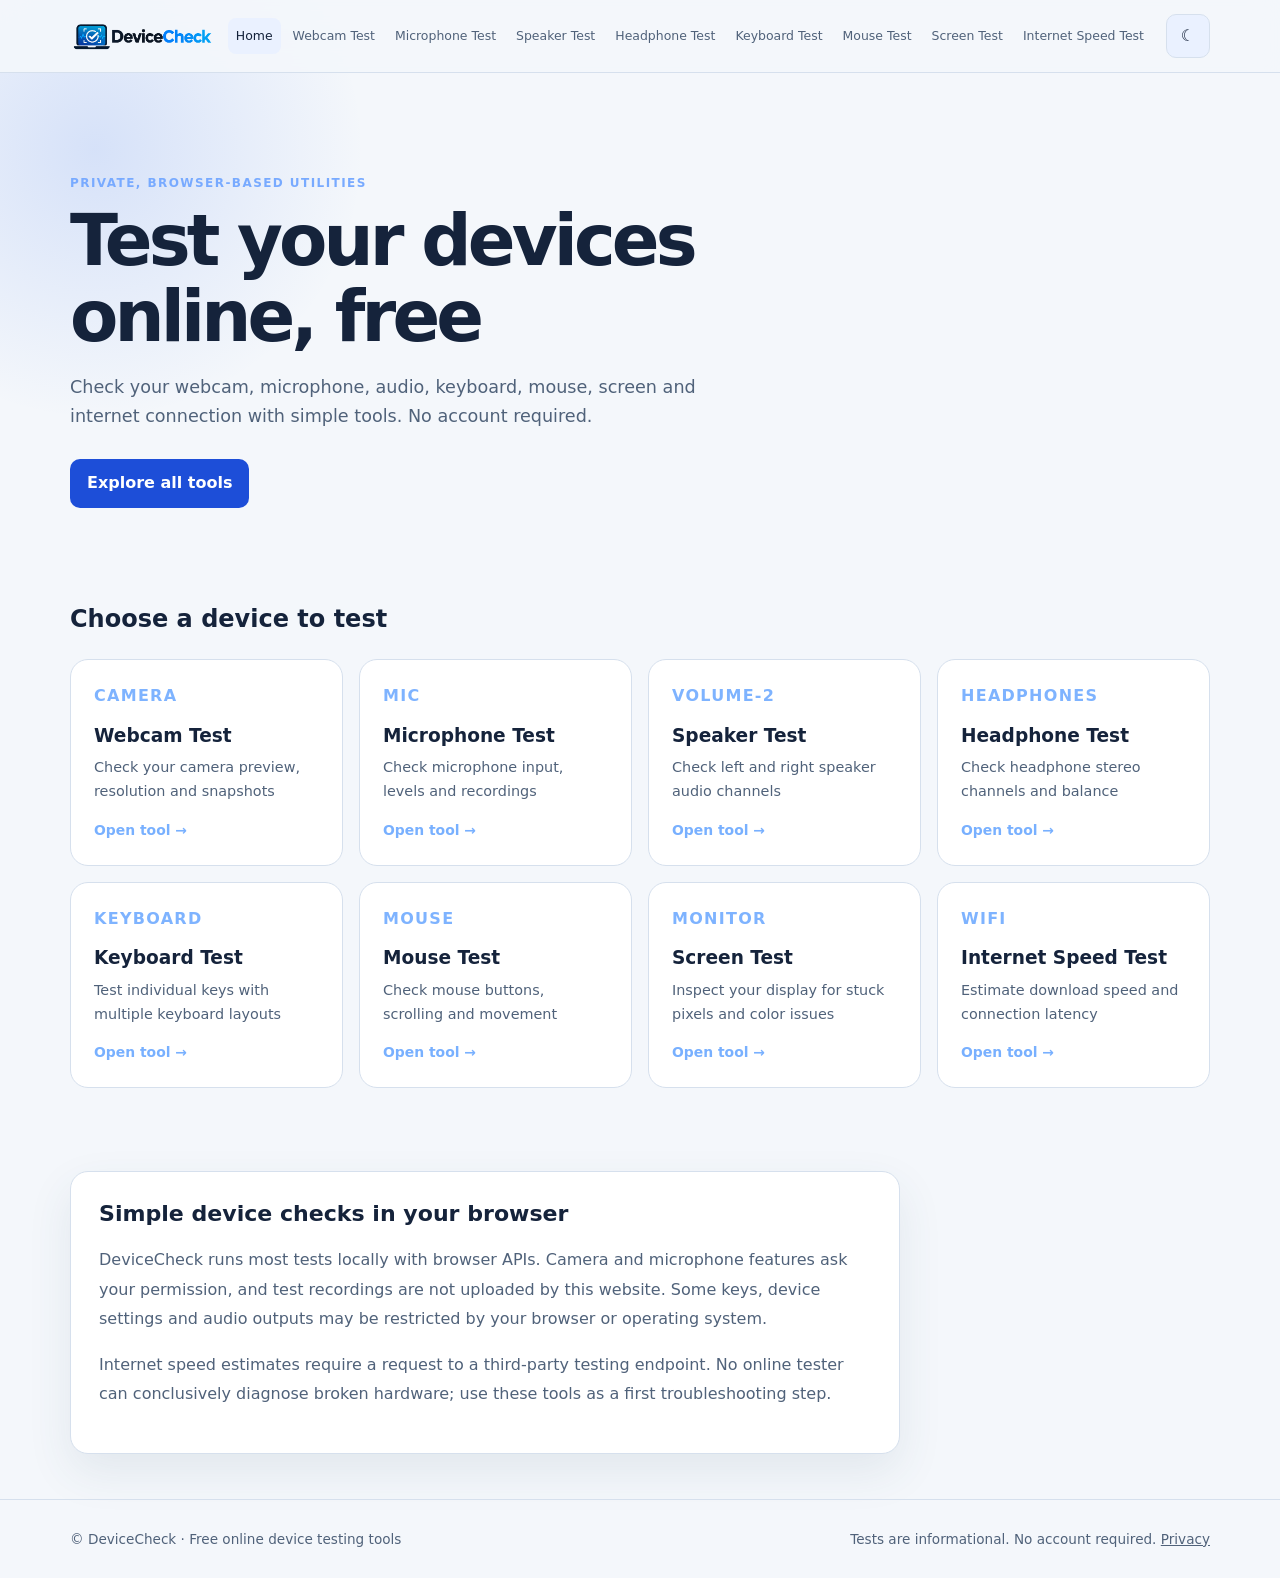
==== commit 7f598833: "Layout change and monetag verification" ====
--- a/index.html
+++ b/index.html
@@ -26,6 +26,7 @@
     <meta name="twitter:image" content="https://devicecheck.yzz.me/assets/favicon.png">
     <meta name="twitter:image:alt" content="DeviceCheck logo">
     <meta name="google-site-verification" content="tzk-EN6XP8WlHuv2XeOcmYG4ZFZSH8ekEY1xVL29lr0" />
+    <meta name="monetag" content="8b6a6f454d37d6b94430f91af353c291">
     <link rel="icon" href="assets/favicon.svg" type="image/svg+xml">
     <link rel="icon" href="assets/favicon.png" type="image/png">
     <link rel="apple-touch-icon" href="assets/favicon.png">
--- a/css/style.css
+++ b/css/style.css
@@ -1,9 +1,854 @@
-:root{color-scheme:dark;--bg:#0b1220;--panel:#131f33;--sub:#182941;--ink:#f0f6ff;--muted:#a4b3c9;--border:#2a3d59;--accent:#3b82f6;--success:#28cc88;--header:72px;--shadow:0 18px 45px #02061738}*{box-sizing:border-box}html{scroll-behavior:smooth;scroll-padding-top:calc(var(--header) + 18px)}body{min-width:280px;min-height:100vh;margin:0;overflow-x:hidden;background:var(--bg);color:var(--ink);font:16px/1.65 system-ui,-apple-system,BlinkMacSystemFont,"Segoe UI",sans-serif;-webkit-font-smoothing:antialiased}body.light{color-scheme:light;--bg:#f4f7fb;--panel:#fff;--sub:#eaf1ff;--ink:#15233b;--muted:#50627a;--border:#d6e0ed;--accent:#1d4ed8;--shadow:0 18px 45px #34506e18}img,video,canvas{max-width:100%}a{color:inherit}button,input,select{font:inherit}button,select,input[type=range]{max-width:100%}button,.button,.link-button{min-height:44px;cursor:pointer;display:inline-flex;align-items:center;justify-content:center;background:var(--accent);color:#fff;border:1px solid transparent;border-radius:10px;padding:.65rem 1rem;font-weight:700;text-align:center;text-decoration:none;transition:filter .15s,transform .15s}button:hover,.button:hover,.link-button:hover{filter:brightness(1.13)}button:active,.button:active{transform:translateY(1px)}button:focus-visible,a:focus-visible,select:focus-visible,input:focus-visible{outline:3px solid #f59e0b;outline-offset:3px}.secondary{background:var(--sub);border-color:var(--border);color:var(--ink)}.container{width:min(1140px,calc(100% - 32px));margin-inline:auto}.skip{position:fixed;top:-100px;left:10px;padding:10px;background:#fff;color:#000;z-index:1000}.skip:focus{top:10px}.site-header{position:sticky;top:0;background:var(--bg);background:color-mix(in srgb,var(--bg) 92%,transparent);border-bottom:1px solid var(--border);backdrop-filter:blur(14px);z-index:20}.header-inner{display:flex;align-items:center;gap:14px;min-height:var(--header)}.brand{display:inline-flex;align-items:center;white-space:nowrap;font-size:1.22rem;font-weight:850;text-decoration:none;letter-spacing:-.04em}.brand-icon{color:#60a5fa;font-size:1.6rem;margin-right:.2rem}nav{display:flex;align-items:center;gap:4px;flex:1}nav a{font-size:.78rem;color:var(--muted);text-decoration:none;padding:8px;border-radius:8px;white-space:nowrap}nav a:hover,nav a[aria-current=page]{color:var(--ink);background:var(--sub)}.theme-button,.menu-button{flex:0 0 auto;min-width:44px;padding:.45rem .7rem;background:var(--sub);color:var(--ink);border-color:var(--border)}.menu-button{display:none}.hero{position:relative;padding:clamp(58px,9vw,96px) 0 clamp(48px,7vw,72px);max-width:850px}.hero::before{content:"";position:absolute;width:min(560px,80vw);aspect-ratio:1;left:-30%;top:-40%;z-index:-1;background:radial-gradient(circle,#2563eb25,transparent 68%);pointer-events:none}.eyebrow{color:#78aaff;font-weight:750;letter-spacing:.12em;text-transform:uppercase;font-size:.75rem}.hero h1{font-size:clamp(2.35rem,6vw,4.4rem);line-height:1.08;letter-spacing:-.055em;margin:.5rem 0}.hero p,.tool-intro p{font-size:clamp(1rem,2.2vw,1.1rem);color:var(--muted);max-width:690px}.hero .button{margin-top:10px}.tool-grid{display:grid;grid-template-columns:repeat(4,minmax(0,1fr));gap:16px;margin:20px 0 55px}.tool-card,.panel{min-width:0;border:1px solid var(--border);background:var(--panel);border-radius:18px}.tool-card{display:flex;flex-direction:column;padding:23px;text-decoration:none;box-shadow:0 0 0 transparent;transition:transform .18s,border-color .18s,box-shadow .18s}.tool-card:hover{transform:translateY(-3px);border-color:var(--accent);box-shadow:var(--shadow)}.tool-card h3{font-size:1.16rem;margin:11px 0 5px}.tool-card p{font-size:.9rem;color:var(--muted);margin:0 0 15px}.card-icon{font-size:1rem;color:#7eb3ff;text-transform:uppercase;letter-spacing:.08em;font-weight:800}.card-action{margin-top:auto;font-size:.87rem;color:#78b0ff;font-weight:700}.panel{padding:clamp(18px,4vw,28px);margin:20px 0 30px;box-shadow:var(--shadow)}.panel h2{margin:0 0 7px;line-height:1.3}.tool-intro{padding:clamp(30px,6vw,48px) 0 8px}.tool-intro h1{font-size:clamp(2rem,5vw,3rem);margin:12px 0 5px;line-height:1.12;letter-spacing:-.035em}.breadcrumb{color:#8bbdff;font-size:.9rem}.tool-head,.controls{display:flex;flex-wrap:wrap;align-items:center;gap:12px}.tool-head{justify-content:space-between;margin-bottom:14px}.tool-head h2{margin:0}.controls{margin:18px 0}label{font-weight:650}select{background:var(--sub);color:var(--ink);border:1px solid var(--border);padding:9px;border-radius:9px;min-width:150px;min-height:44px}.toggle{display:flex;align-items:center;gap:8px}.toggle input{width:20px;height:20px;accent-color:var(--accent)}.muted,.editorial p{color:var(--muted)}.status{display:inline-block;max-width:100%;background:var(--sub);border:1px solid var(--border);padding:7px 12px;border-radius:9px;font-size:.91rem;overflow-wrap:anywhere}#camVideo{background:#030712;width:100%;aspect-ratio:16/9;object-fit:contain;border-radius:12px;display:block}#camVideo.mirrored{transform:scaleX(-1)}#camPhoto{display:grid;gap:10px;justify-items:start}#camPhoto img{max-width:300px;width:100%;border-radius:12px;margin-top:10px}#camPhoto a{color:#8bbdff}#micCanvas{width:100%;height:170px;background:#07101e;border-radius:12px;display:block}.meter{height:14px;background:var(--sub);border-radius:40px;overflow:hidden;border:1px solid var(--border)}#micBar{height:100%;width:0;background:linear-gradient(90deg,#22c55e,#f59e0b,#ef4444);transition:width .09s}audio{display:block;width:min(100%,500px);margin:16px 0}input[type=range]{accent-color:var(--accent);width:min(220px,100%);min-height:32px}.editorial{max-width:830px;padding:18px 0 30px}.editorial h2{font-size:1.38rem;margin:26px 0 8px;line-height:1.3}.editorial p{line-height:1.85}.related{margin:10px 0 45px}.related-links{display:flex;flex-wrap:wrap;gap:10px}.related-links a{background:var(--panel);border:1px solid var(--border);border-radius:10px;padding:9px 13px;text-decoration:none}.stats{display:grid;grid-template-columns:repeat(3,minmax(0,1fr));gap:10px;margin:20px 0}.stats div{min-width:0;padding:18px;background:var(--sub);border-radius:12px;color:var(--muted);overflow-wrap:anywhere}.stats strong{display:block;color:var(--ink);font-size:clamp(1.2rem,4vw,1.65rem)}#kbScroll{max-width:100%;overflow-x:auto;overscroll-behavior-inline:contain;padding:10px;background:#09111e;border-radius:12px;scrollbar-color:#405575 #09111e}#kbRows{min-width:700px;display:flex;flex-direction:column;gap:5px}.kb-row{display:flex;gap:5px;min-height:40px}.key{flex:1;display:flex;align-items:center;justify-content:center;background:#263750;color:#e5efff;border:1px solid #405575;border-radius:7px;font:600 .74rem system-ui;min-width:0}.key.wide{flex:1.55}.key.space{flex:5}.key.active{background:#2563eb}.key.tested{border-color:#18b875;box-shadow:inset 0 0 0 2px #18b875}#mousePad{height:clamp(190px,32vw,240px);display:grid;place-items:center;border:2px dashed #4e7abe;border-radius:16px;background:var(--sub);cursor:crosshair;user-select:none;touch-action:none;text-align:center;padding:20px}#mousePad.pressed{background:#244f75}.swatches{display:grid;grid-template-columns:repeat(auto-fit,minmax(110px,1fr));gap:10px;margin:18px 0}.swatches button{width:100%;border:2px solid var(--border);min-height:55px}#screenOverlay{position:fixed;inset:0;z-index:100;background:#fff;cursor:pointer}#screenOverlay span{position:absolute;max-width:calc(100% - 28px);bottom:14px;right:14px;padding:5px 10px;color:#fff;background:#0009;border-radius:5px;font-size:12px}#screenOverlay[hidden]{display:none}footer{border-top:1px solid var(--border);margin-top:45px}.footer-inner{padding:22px 0;color:var(--muted);display:flex;justify-content:space-between;gap:15px;font-size:.85rem}.footer-inner p{margin:.35rem 0}.privacy{min-height:65vh;padding-top:clamp(32px,6vw,64px)}
-
-.brand-logo{display:block;width:clamp(148px,13vw,178px);height:52px;object-fit:contain;object-position:left center}
-.ad-banner{width:100%;margin:28px 0;overflow:hidden;text-align:center}
-@media(max-width:1050px){.menu-button{display:inline-flex;margin-left:auto}nav{display:none;position:absolute;top:var(--header);left:0;right:0;padding:14px max(16px,calc((100vw - 1140px)/2));background:var(--bg);border-bottom:1px solid var(--border);box-shadow:var(--shadow)}nav.open{display:grid;grid-template-columns:repeat(2,minmax(0,1fr));animation:menu-in .16s ease-out}nav a{font-size:.9rem;padding:11px 12px}.tool-grid{grid-template-columns:repeat(2,minmax(0,1fr))}}
-@keyframes menu-in{from{opacity:0;transform:translateY(-6px)}to{opacity:1;transform:none}}
-@media(max-width:650px){:root{--header:64px}.container{width:min(100% - 24px,1140px)}.header-inner{gap:8px}.brand-logo{width:138px;height:46px}.theme-button{padding-inline:.55rem}.hero{padding:48px 0 38px}.hero h1{font-size:clamp(2.2rem,13vw,3.25rem)}.tool-grid{grid-template-columns:1fr;gap:12px;margin-bottom:40px}.tool-card{padding:20px}.panel{margin-inline:-2px}.tool-intro{padding-top:30px}.controls{align-items:stretch}.controls button,.controls .button,.controls .link-button{flex:1 1 145px}.controls label:not(.toggle){flex:1 0 100%;margin-bottom:-7px}.controls select,.controls input[type=range]{flex:1 1 180px;width:100%}.tool-head{align-items:flex-start;flex-direction:column}.stats{grid-template-columns:repeat(2,minmax(0,1fr))}.stats div{padding:14px}.footer-inner{display:block}.related-links{display:grid;grid-template-columns:repeat(2,minmax(0,1fr))}.related-links a{text-align:center}nav.open{grid-template-columns:1fr;max-height:calc(100dvh - var(--header));overflow-y:auto}.swatches{grid-template-columns:repeat(2,minmax(0,1fr))}}
-@media(max-width:380px){.brand-logo{width:120px}.menu-button{padding-inline:.55rem}.stats,.related-links{grid-template-columns:1fr}.controls button,.controls .button,.controls .link-button{flex-basis:100%}.swatches{grid-template-columns:1fr}}
-@media(prefers-reduced-motion:reduce){html{scroll-behavior:auto}*,*::before,*::after{animation-duration:.01ms!important;animation-iteration-count:1!important;transition-duration:.01ms!important}}
+:root {
+    color-scheme: dark;
+    --bg: #0b1220;
+    --panel: #131f33;
+    --sub: #182941;
+    --ink: #f0f6ff;
+    --muted: #a4b3c9;
+    --border: #2a3d59;
+    --accent: #3b82f6;
+    --success: #28cc88;
+    --header: 72px;
+    --shadow: 0 18px 45px #02061738
+}
+
+* {
+    box-sizing: border-box
+}
+
+html {
+    scroll-behavior: smooth;
+    scroll-padding-top: calc(var(--header) + 18px)
+}
+
+body {
+    min-width: 280px;
+    min-height: 100vh;
+    margin: 0;
+    overflow-x: hidden;
+    background: var(--bg);
+    color: var(--ink);
+    font: 16px/1.65 system-ui, -apple-system, BlinkMacSystemFont, "Segoe UI", sans-serif;
+    -webkit-font-smoothing: antialiased
+}
+
+body.light {
+    color-scheme: light;
+    --bg: #f4f7fb;
+    --panel: #fff;
+    --sub: #eaf1ff;
+    --ink: #15233b;
+    --muted: #50627a;
+    --border: #d6e0ed;
+    --accent: #1d4ed8;
+    --shadow: 0 18px 45px #34506e18
+}
+
+img,
+video,
+canvas {
+    max-width: 100%
+}
+
+a {
+    color: inherit
+}
+
+button,
+input,
+select {
+    font: inherit
+}
+
+button,
+select,
+input[type=range] {
+    max-width: 100%
+}
+
+button,
+.button,
+.link-button {
+    min-height: 44px;
+    cursor: pointer;
+    display: inline-flex;
+    align-items: center;
+    justify-content: center;
+    background: var(--accent);
+    color: #fff;
+    border: 1px solid transparent;
+    border-radius: 10px;
+    padding: .65rem 1rem;
+    font-weight: 700;
+    text-align: center;
+    text-decoration: none;
+    transition: filter .15s, transform .15s
+}
+
+button:hover,
+.button:hover,
+.link-button:hover {
+    filter: brightness(1.13)
+}
+
+button:active,
+.button:active {
+    transform: translateY(1px)
+}
+
+button:focus-visible,
+a:focus-visible,
+select:focus-visible,
+input:focus-visible {
+    outline: 3px solid #f59e0b;
+    outline-offset: 3px
+}
+
+.secondary {
+    background: var(--sub);
+    border-color: var(--border);
+    color: var(--ink)
+}
+
+.container {
+    width: min(1140px, calc(100% - 32px));
+    margin-inline: auto
+}
+
+.skip {
+    position: fixed;
+    top: -100px;
+    left: 10px;
+    padding: 10px;
+    background: #fff;
+    color: #000;
+    z-index: 1000
+}
+
+.skip:focus {
+    top: 10px
+}
+
+.site-header {
+    position: sticky;
+    top: 0;
+    background: var(--bg);
+    background: color-mix(in srgb, var(--bg) 92%, transparent);
+    border-bottom: 1px solid var(--border);
+    backdrop-filter: blur(14px);
+    z-index: 20
+}
+
+.header-inner {
+    display: flex;
+    align-items: center;
+    gap: 14px;
+    min-height: var(--header)
+}
+
+.brand {
+    display: inline-flex;
+    align-items: center;
+    white-space: nowrap;
+    font-size: 1.22rem;
+    font-weight: 850;
+    text-decoration: none;
+    letter-spacing: -.04em
+}
+
+.brand-icon {
+    color: #60a5fa;
+    font-size: 1.6rem;
+    margin-right: .2rem
+}
+
+nav {
+    display: flex;
+    align-items: center;
+    gap: 4px;
+    flex: 1
+}
+
+nav a {
+    font-size: .78rem;
+    color: var(--muted);
+    text-decoration: none;
+    padding: 8px;
+    border-radius: 8px;
+    white-space: nowrap
+}
+
+nav a:hover,
+nav a[aria-current=page] {
+    color: var(--ink);
+    background: var(--sub)
+}
+
+.theme-button,
+.menu-button {
+    flex: 0 0 auto;
+    min-width: 44px;
+    padding: .45rem .7rem;
+    background: var(--sub);
+    color: var(--ink);
+    border-color: var(--border)
+}
+
+.menu-button {
+    display: none
+}
+
+.hero {
+    position: relative;
+    padding: clamp(58px, 9vw, 96px) 0 clamp(48px, 7vw, 72px);
+    max-width: 850px
+}
+
+.hero::before {
+    content: "";
+    position: absolute;
+    width: min(560px, 80vw);
+    aspect-ratio: 1;
+    left: -30%;
+    top: -40%;
+    z-index: -1;
+    background: radial-gradient(circle, #2563eb25, transparent 68%);
+    pointer-events: none
+}
+
+.eyebrow {
+    color: #78aaff;
+    font-weight: 750;
+    letter-spacing: .12em;
+    text-transform: uppercase;
+    font-size: .75rem
+}
+
+.hero h1 {
+    font-size: clamp(2.35rem, 6vw, 4.4rem);
+    line-height: 1.08;
+    letter-spacing: -.055em;
+    margin: .5rem 0
+}
+
+.hero p,
+.tool-intro p {
+    font-size: clamp(1rem, 2.2vw, 1.1rem);
+    color: var(--muted);
+    max-width: 690px
+}
+
+.hero .button {
+    margin-top: 10px
+}
+
+.tool-grid {
+    display: grid;
+    grid-template-columns: repeat(4, minmax(0, 1fr));
+    gap: 16px;
+    margin: 20px 0 55px
+}
+
+.tool-card,
+.panel {
+    min-width: 0;
+    border: 1px solid var(--border);
+    background: var(--panel);
+    border-radius: 18px
+}
+
+.tool-card {
+    display: flex;
+    flex-direction: column;
+    padding: 23px;
+    text-decoration: none;
+    box-shadow: 0 0 0 transparent;
+    transition: transform .18s, border-color .18s, box-shadow .18s
+}
+
+.tool-card:hover {
+    transform: translateY(-3px);
+    border-color: var(--accent);
+    box-shadow: var(--shadow)
+}
+
+.tool-card h3 {
+    font-size: 1.16rem;
+    margin: 11px 0 5px
+}
+
+.tool-card p {
+    font-size: .9rem;
+    color: var(--muted);
+    margin: 0 0 15px
+}
+
+.card-icon {
+    font-size: 1rem;
+    color: #7eb3ff;
+    text-transform: uppercase;
+    letter-spacing: .08em;
+    font-weight: 800
+}
+
+.card-action {
+    margin-top: auto;
+    font-size: .87rem;
+    color: #78b0ff;
+    font-weight: 700
+}
+
+.panel {
+    padding: clamp(18px, 4vw, 28px);
+    margin: 20px 0 30px;
+    box-shadow: var(--shadow)
+}
+
+.panel h2 {
+    margin: 0 0 7px;
+    line-height: 1.3
+}
+
+.tool-intro {
+    padding: clamp(30px, 6vw, 48px) 0 8px
+}
+
+.tool-intro h1 {
+    font-size: clamp(2rem, 5vw, 3rem);
+    margin: 12px 0 5px;
+    line-height: 1.12;
+    letter-spacing: -.035em
+}
+
+.breadcrumb {
+    color: #8bbdff;
+    font-size: .9rem
+}
+
+.tool-head,
+.controls {
+    display: flex;
+    flex-wrap: wrap;
+    align-items: center;
+    gap: 12px
+}
+
+.tool-head {
+    justify-content: space-between;
+    margin-bottom: 14px
+}
+
+.tool-head h2 {
+    margin: 0
+}
+
+.controls {
+    margin: 18px 0
+}
+
+label {
+    font-weight: 650
+}
+
+select {
+    background: var(--sub);
+    color: var(--ink);
+    border: 1px solid var(--border);
+    padding: 9px;
+    border-radius: 9px;
+    min-width: 150px;
+    min-height: 44px
+}
+
+.toggle {
+    display: flex;
+    align-items: center;
+    gap: 8px
+}
+
+.toggle input {
+    width: 20px;
+    height: 20px;
+    accent-color: var(--accent)
+}
+
+.muted,
+.editorial p {
+    color: var(--muted)
+}
+
+.status {
+    display: inline-block;
+    max-width: 100%;
+    background: var(--sub);
+    border: 1px solid var(--border);
+    padding: 7px 12px;
+    border-radius: 9px;
+    font-size: .91rem;
+    overflow-wrap: anywhere
+}
+
+#camVideo {
+    background: #030712;
+    width: 100%;
+    aspect-ratio: 16/9;
+    object-fit: contain;
+    border-radius: 12px;
+    display: block
+}
+
+#camVideo.mirrored {
+    transform: scaleX(-1)
+}
+
+#camPhoto {
+    display: grid;
+    gap: 10px;
+    justify-items: start
+}
+
+#camPhoto img {
+    max-width: 300px;
+    width: 100%;
+    border-radius: 12px;
+    margin-top: 10px
+}
+
+#camPhoto a {
+    color: #8bbdff
+}
+
+#micCanvas {
+    width: 100%;
+    height: 170px;
+    background: #07101e;
+    border-radius: 12px;
+    display: block
+}
+
+.meter {
+    height: 14px;
+    background: var(--sub);
+    border-radius: 40px;
+    overflow: hidden;
+    border: 1px solid var(--border)
+}
+
+#micBar {
+    height: 100%;
+    width: 0;
+    background: linear-gradient(90deg, #22c55e, #f59e0b, #ef4444);
+    transition: width .09s
+}
+
+audio {
+    display: block;
+    width: min(100%, 500px);
+    margin: 16px 0
+}
+
+input[type=range] {
+    accent-color: var(--accent);
+    width: min(220px, 100%);
+    min-height: 32px
+}
+
+.editorial {
+    max-width: 830px;
+    padding: 18px 0 30px
+}
+
+.editorial h2 {
+    font-size: 1.38rem;
+    margin: 26px 0 8px;
+    line-height: 1.3
+}
+
+.editorial p {
+    line-height: 1.85
+}
+
+.panel.editorial {
+    padding: clamp(18px, 4vw, 28px)
+}
+
+.panel.editorial h2 {
+    margin-top: 0
+}
+
+.related {
+    margin: 10px 0 45px
+}
+
+.related-links {
+    display: flex;
+    flex-wrap: wrap;
+    gap: 10px
+}
+
+.related-links a {
+    background: var(--panel);
+    border: 1px solid var(--border);
+    border-radius: 10px;
+    padding: 9px 13px;
+    text-decoration: none
+}
+
+.stats {
+    display: grid;
+    grid-template-columns: repeat(3, minmax(0, 1fr));
+    gap: 10px;
+    margin: 20px 0
+}
+
+.stats div {
+    min-width: 0;
+    padding: 18px;
+    background: var(--sub);
+    border-radius: 12px;
+    color: var(--muted);
+    overflow-wrap: anywhere
+}
+
+.stats strong {
+    display: block;
+    color: var(--ink);
+    font-size: clamp(1.2rem, 4vw, 1.65rem)
+}
+
+#kbScroll {
+    max-width: 100%;
+    overflow-x: auto;
+    overscroll-behavior-inline: contain;
+    padding: 10px;
+    background: #09111e;
+    border-radius: 12px;
+    scrollbar-color: #405575 #09111e
+}
+
+#kbRows {
+    min-width: 700px;
+    display: flex;
+    flex-direction: column;
+    gap: 5px
+}
+
+.kb-row {
+    display: flex;
+    gap: 5px;
+    min-height: 40px
+}
+
+.key {
+    flex: 1;
+    display: flex;
+    align-items: center;
+    justify-content: center;
+    background: #263750;
+    color: #e5efff;
+    border: 1px solid #405575;
+    border-radius: 7px;
+    font: 600 .74rem system-ui;
+    min-width: 0
+}
+
+.key.wide {
+    flex: 1.55
+}
+
+.key.space {
+    flex: 5
+}
+
+.key.active {
+    background: #2563eb
+}
+
+.key.tested {
+    border-color: #18b875;
+    box-shadow: inset 0 0 0 2px #18b875
+}
+
+#mousePad {
+    height: clamp(190px, 32vw, 240px);
+    display: grid;
+    place-items: center;
+    border: 2px dashed #4e7abe;
+    border-radius: 16px;
+    background: var(--sub);
+    cursor: crosshair;
+    user-select: none;
+    touch-action: none;
+    text-align: center;
+    padding: 20px
+}
+
+#mousePad.pressed {
+    background: #244f75
+}
+
+.swatches {
+    display: grid;
+    grid-template-columns: repeat(auto-fit, minmax(110px, 1fr));
+    gap: 10px;
+    margin: 18px 0
+}
+
+.swatches button {
+    width: 100%;
+    border: 2px solid var(--border);
+    min-height: 55px
+}
+
+#screenOverlay {
+    position: fixed;
+    inset: 0;
+    z-index: 100;
+    background: #fff;
+    cursor: pointer
+}
+
+#screenOverlay span {
+    position: absolute;
+    max-width: calc(100% - 28px);
+    bottom: 14px;
+    right: 14px;
+    padding: 5px 10px;
+    color: #fff;
+    background: #0009;
+    border-radius: 5px;
+    font-size: 12px
+}
+
+#screenOverlay[hidden] {
+    display: none
+}
+
+footer {
+    border-top: 1px solid var(--border);
+    margin-top: 45px
+}
+
+.footer-inner {
+    padding: 22px 0;
+    color: var(--muted);
+    display: flex;
+    justify-content: space-between;
+    gap: 15px;
+    font-size: .85rem
+}
+
+.footer-inner p {
+    margin: .35rem 0
+}
+
+.privacy {
+    min-height: 65vh;
+    padding-top: clamp(32px, 6vw, 64px)
+}
+
+.brand-logo {
+    display: block;
+    width: clamp(148px, 13vw, 178px);
+    height: 52px;
+    object-fit: contain;
+    object-position: left center
+}
+
+.ad-banner {
+    width: 100%;
+    margin: 28px 0;
+    overflow: hidden;
+    text-align: center
+}
+
+@media(max-width:1050px) {
+    .menu-button {
+        display: inline-flex;
+        margin-left: auto
+    }
+
+    nav {
+        display: none;
+        position: absolute;
+        top: var(--header);
+        left: 0;
+        right: 0;
+        padding: 14px max(16px, calc((100vw - 1140px)/2));
+        background: var(--bg);
+        border-bottom: 1px solid var(--border);
+        box-shadow: var(--shadow)
+    }
+
+    nav.open {
+        display: grid;
+        grid-template-columns: repeat(2, minmax(0, 1fr));
+        animation: menu-in .16s ease-out
+    }
+
+    nav a {
+        font-size: .9rem;
+        padding: 11px 12px
+    }
+
+    .tool-grid {
+        grid-template-columns: repeat(2, minmax(0, 1fr))
+    }
+}
+
+@keyframes menu-in {
+    from {
+        opacity: 0;
+        transform: translateY(-6px)
+    }
+
+    to {
+        opacity: 1;
+        transform: none
+    }
+}
+
+@media(max-width:650px) {
+    :root {
+        --header: 64px
+    }
+
+    .container {
+        width: min(100% - 24px, 1140px)
+    }
+
+    .header-inner {
+        gap: 8px
+    }
+
+    .brand-logo {
+        width: 138px;
+        height: 46px
+    }
+
+    .theme-button {
+        padding-inline: .55rem
+    }
+
+    .hero {
+        padding: 48px 0 38px
+    }
+
+    .hero h1 {
+        font-size: clamp(2.2rem, 13vw, 3.25rem)
+    }
+
+    .tool-grid {
+        grid-template-columns: 1fr;
+        gap: 12px;
+        margin-bottom: 40px
+    }
+
+    .tool-card {
+        padding: 20px
+    }
+
+    .panel {
+        margin-inline: -2px
+    }
+
+    .tool-intro {
+        padding-top: 30px
+    }
+
+    .controls {
+        align-items: stretch
+    }
+
+    .controls button,
+    .controls .button,
+    .controls .link-button {
+        flex: 1 1 145px
+    }
+
+    .controls label:not(.toggle) {
+        flex: 1 0 100%;
+        margin-bottom: -7px
+    }
+
+    .controls select,
+    .controls input[type=range] {
+        flex: 1 1 180px;
+        width: 100%
+    }
+
+    .tool-head {
+        align-items: flex-start;
+        flex-direction: column
+    }
+
+    .stats {
+        grid-template-columns: repeat(2, minmax(0, 1fr))
+    }
+
+    .stats div {
+        padding: 14px
+    }
+
+    .footer-inner {
+        display: block
+    }
+
+    .related-links {
+        display: grid;
+        grid-template-columns: repeat(2, minmax(0, 1fr))
+    }
+
+    .related-links a {
+        text-align: center
+    }
+
+    nav.open {
+        grid-template-columns: 1fr;
+        max-height: calc(100dvh - var(--header));
+        overflow-y: auto
+    }
+
+    .swatches {
+        grid-template-columns: repeat(2, minmax(0, 1fr))
+    }
+}
+
+@media(max-width:380px) {
+    .brand-logo {
+        width: 120px
+    }
+
+    .menu-button {
+        padding-inline: .55rem
+    }
+
+    .stats,
+    .related-links {
+        grid-template-columns: 1fr
+    }
+
+    .controls button,
+    .controls .button,
+    .controls .link-button {
+        flex-basis: 100%
+    }
+
+    .swatches {
+        grid-template-columns: 1fr
+    }
+}
+
+@media(prefers-reduced-motion:reduce) {
+    html {
+        scroll-behavior: auto
+    }
+
+    *,
+    *::before,
+    *::after {
+        animation-duration: .01ms !important;
+        animation-iteration-count: 1 !important;
+        transition-duration: .01ms !important
+    }
+}
